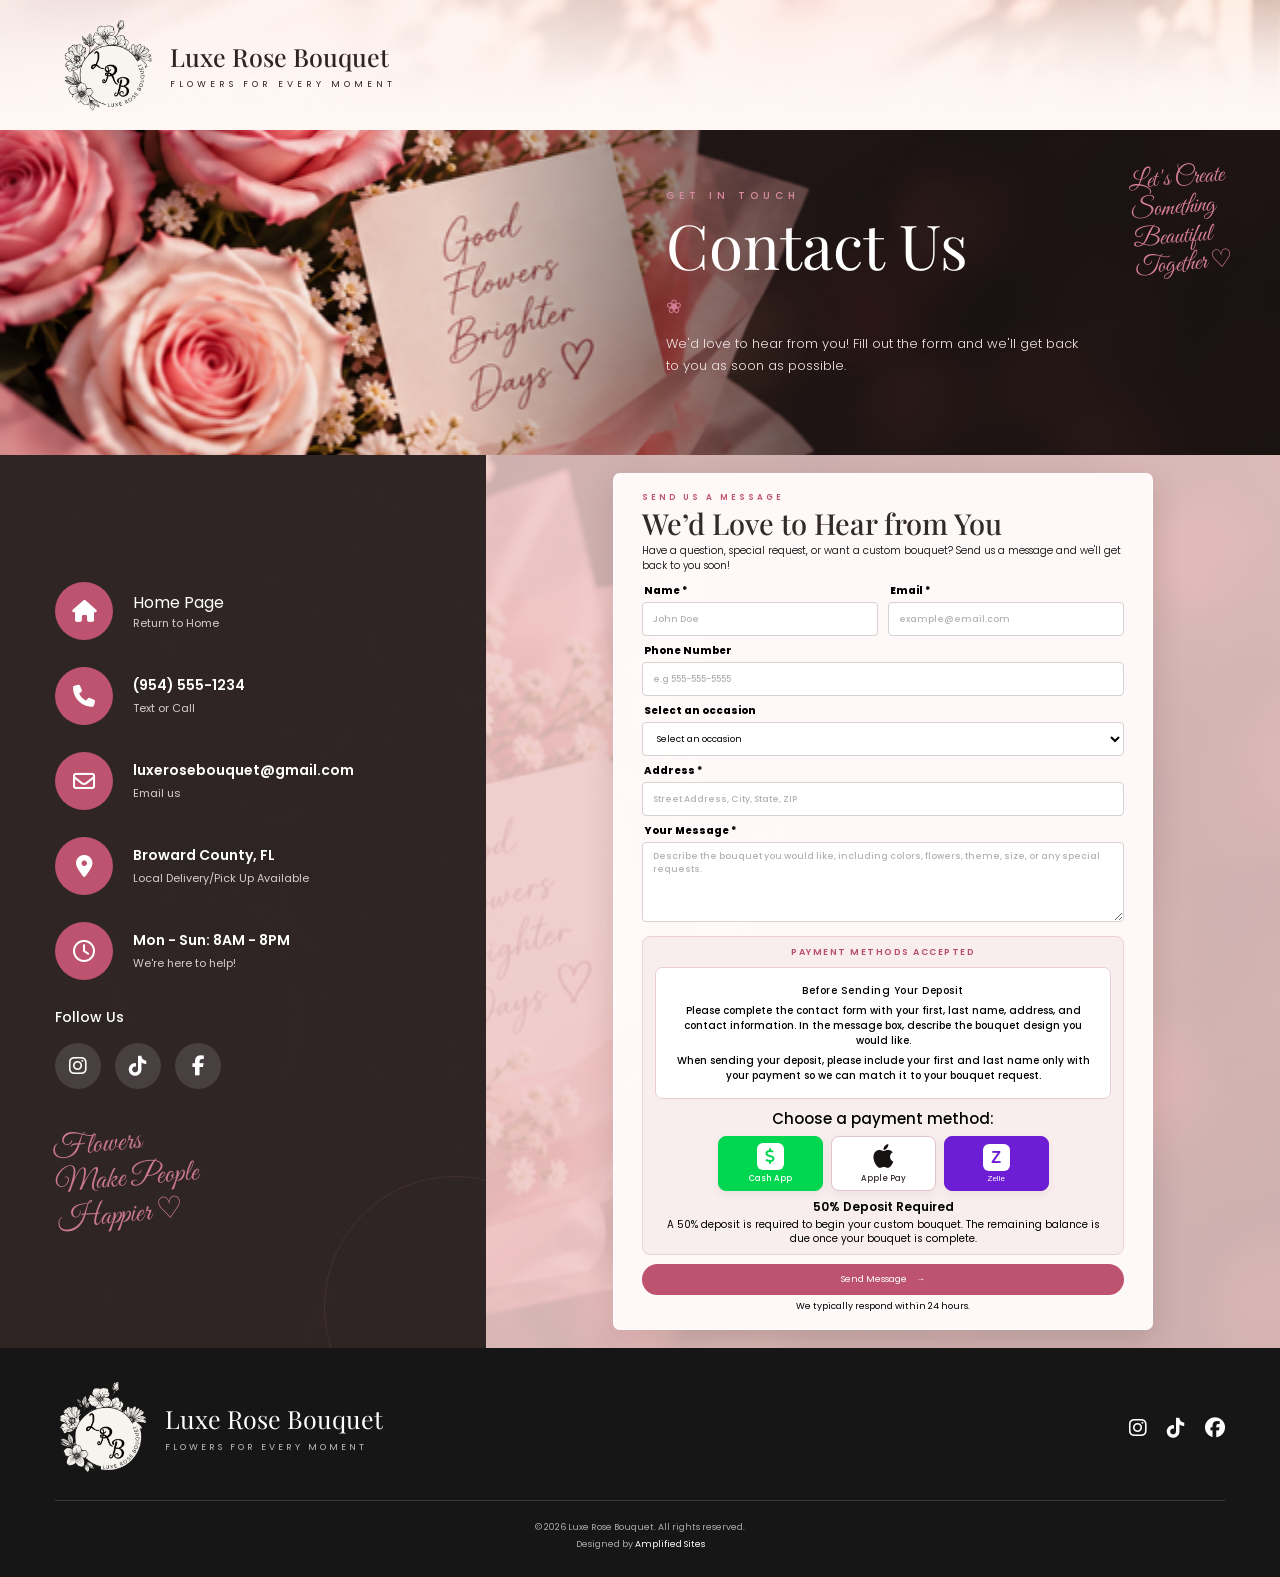
==== contact-form.html @ 90d37b1c "Update contact-form.html" ====
<!doctype html>
<html lang="en">
    <head>
        <meta charset="UTF-8" />
        <meta name="viewport" content="width=device-width, initial-scale=1.0" />
        <title>Contact Us | Luxe Rose Bouquet</title>
        <link rel="preconnect" href="https://fonts.googleapis.com" />
        <link rel="preconnect" href="https://fonts.gstatic.com" crossorigin />
        <link href="https://fonts.googleapis.com/css2?family=Great+Vibes&family=Playfair+Display:wght@400;500;600;700&family=Poppins:wght@300;400;500;600&display=swap" rel="stylesheet"/>
        <link rel="stylesheet" href="https://cdnjs.cloudflare.com/ajax/libs/font-awesome/6.5.2/css/all.min.css" />
        <link rel="stylesheet" href="style.css" />
        <link rel="stylesheet" href="contact-form.css" />
        <script src="index.js" defer></script>
    </head>
    <body id="contact-page-body" class="contact-page-body">
        <header class="header" id="main-header">
            <a href="index.html" class="logo" id="main-logo">
                <div class="logo-circle" id="logo-circle">
                    <span id="logo-initials">LR</span>
                </div>
                <div class="logo-text" id="logo-text">
                    <h2 id="logo-title">Luxe Rose Bouquet</h2>
                    <p id="logo-tagline">FLOWERS FOR EVERY MOMENT</p>
                </div>
            </a>
        </header>
        <section class="contact-page-hero" id="contact-page-hero">
            <div class="contact-page-hero-overlay" id="contact-page-hero-overlay"></div>
            <div class="contact-page-hero-content" id="contact-page-hero-content">
                <p class="contact-page-eyebrow" id="contact-page-eyebrow">GET IN TOUCH</p>
                <h1 id="contact-page-title">Contact Us</h1>
                <div class="contact-page-flower-divider" id="contact-page-flower-divider">❀</div>
                <p class="contact-page-description" id="contact-page-description">
                    We'd love to hear from you! Fill out the form and we'll get back to you as soon as possible.
                </p>
            </div>
            <p class="contact-page-script" id="contact-page-script">
                Let's Create<br />
                Something<br />
                Beautiful<br />
                Together ♡
            </p>
        </section>
        <main class="contact-page-main" id="contact-page-main">
            <section class="contact-page-info" id="contact-page-info">
                 <div class="contact-page-info-item" id="contact-page-phone">
                    <div class="contact-page-info-icon">
                        <i class="fa-solid fa-house"></i>
                    </div>
                    <div class="contact-page-info-text">
                        <a href="index.html" class="contact-page-home-link">Home Page</a>
                        <p class="contact-page-info-subtitle">Return to Home</p>
                    </div>
                </div>
                <div class="contact-page-info-item" id="contact-page-phone">
                    <div class="contact-page-info-icon">
                        <i class="fa-solid fa-phone"></i>
                    </div>
                    <div class="contact-page-info-text">
                        <p class="contact-page-info-title">(954) 555-1234</p>
                        <p class="contact-page-info-subtitle">Text or Call</p>
                    </div>
                </div>
                <div class="contact-page-info-item" id="contact-page-email">
                    <div class="contact-page-info-icon">
                        <i class="fa-regular fa-envelope"></i>
                    </div>
                    <div class="contact-page-info-text">
                        <p class="contact-page-info-title">luxerosebouquet@gmail.com</p>
                        <p class="contact-page-info-subtitle">Email us</p>
                    </div>
                </div>
                <div class="contact-page-info-item" id="contact-page-location">
                    <div class="contact-page-info-icon">
                        <i class="fa-solid fa-location-dot"></i>
                    </div>
                    <div class="contact-page-info-text">
                        <p class="contact-page-info-title">Broward County, FL</p>
                        <p class="contact-page-info-subtitle">Local Delivery/Pick Up Available</p>
                    </div>
                </div>
                <div class="contact-page-info-item" id="contact-page-hours">
                    <div class="contact-page-info-icon">
                        <i class="fa-regular fa-clock"></i>
                    </div>
                    <div class="contact-page-info-text">
                        <p class="contact-page-info-title">Mon - Sun: 8AM - 8PM</p>
                        <p class="contact-page-info-subtitle">We're here to help!</p>
                    </div>
                </div>
                <div class="contact-page-social-section" id="contact-page-social-section">
                    <p id="contact-page-follow-title">Follow Us</p>
                    <div class="contact-page-social-icons" id="contact-page-social-icons">
                        <a href="https://www.instagram.com/luxerosebouquet?stkn=enVxenVkZHQ4OHd0&utm_source=qr" id="contact-page-instagram" aria-label="Instagram">
                            <i class="fa-brands fa-instagram"></i>
                        </a>
                        <a href="https://www.tiktok.com/@luxerosebouquet" id="contact-page-tiktok" aria-label="TikTok">
                            <i class="fa-brands fa-tiktok"></i>
                        </a>
                        <a href="https://www.facebook.com/share/1DybtWcjdT/?mibextid=wwXlfr" id="contact-page-facebook" aria-label="Facebook">
                            <i class="fa-brands fa-facebook-f"></i>
                        </a>
                    </div>
                </div>
                <p class="contact-page-left-script" id="contact-page-left-script">
                    Flowers<br />
                    Make People<br />
                    Happier ♡
                </p>
            </section>
            <section class="contact-page-form-card" id="contact-page-form-card">
                <p class="contact-page-form-eyebrow" id="contact-page-form-eyebrow">SEND US A MESSAGE</p>
                <h2 id="contact-page-form-title">We’d Love to Hear from You</h2>
                <p class="contact-page-form-description" id="contact-page-form-description">
                    Have a question, special request, or want a custom bouquet? Send us a message and we'll get back to you soon!
                </p>
                <form class="contact-page-form" id="contact-page-form">
                    <div class="contact-page-form-row" id="contact-page-name-email-row">
                        <div class="contact-page-form-field">
                            <label for="contact-name">Name *</label>
                            <input type="text" 
                            id="contact-name" 
                            name="name" required 
                            placeholder="John Doe"/>
                        </div>
                        <div class="contact-page-form-field">
                            <label for="contact-email">Email *</label>
                            <input type="email" 
                            id="contact-email" 
                            name="email" required 
                            placeholder="example@email.com"/>
                        </div>
                    </div>
                    <div class="contact-page-form-field">
                        <label for="contact-phone"> Phone Number </label>
                        <input type="tel" 
                        id="contact-phone" 
                        name="phone" 
                        placeholder="e.g 555-555-5555"
                        maxlength="12"/>
                    </div>
                    <div class="contact-page-form-field">
                        <label for="contact-occasion"> Select an occasion </label>
                        <select id="contact-occasion" name="occasion">
                            <option value="">Select an occasion</option>
                            <option value="birthday">Birthday</option>
                            <option value="anniversary">Anniversary</option>
                            <option value="wedding">Wedding</option>
                            <option value="valentines">Valentine's Day</option>
                            <option value="mothers-day">Mother's Day</option>
                            <option value="graduation">Graduation</option>
                            <option value="just-because">Just Because</option>
                            <option value="custom">Custom Bouquet</option>
                            <option value="other">Other</option>
                        </select>
                    </div>
                    <div class="contact-page-form-field">
                        <label for="contact-address">Address *</label>
                        <input
                            type="text"
                            id="contact-address"
                            name="address"
                            placeholder="Street Address, City, State, ZIP"
                            autocomplete="street-address"
                            required/>
                    </div>
                    <div class="contact-page-form-field">
                        <label for="contact-message">Your Message *</label>
                        <textarea
                            id="contact-message"
                            name="message"
                            placeholder="Describe the bouquet you would like, including colors, flowers, theme, size, or any special requests."
                            required></textarea>
                    </div>
                    <div class="contact-payment-methods" id="contact-payment-methods">
                        <p class="contact-payment-title" id="contact-payment-title">
                            PAYMENT METHODS ACCEPTED
                        </p>
                        <div
                            class="contact-payment-instructions"
                            id="contact-payment-instructions">
                            <p class="contact-payment-instructions-title">
                                Before Sending Your Deposit
                            </p>
                            <p>
                                Please complete the contact form with your
                                first, last name, address, and contact information.
                                In the message box, describe the bouquet design you would like.
                            </p>
                            <p>
                                When sending your deposit, please include your first and last name only
                                with your payment so we can match it to your bouquet request.
                            </p>
                        </div>
                        <p class="contact-payment-choose">
                            Choose a payment method:
                        </p>
                        <div
                            class="contact-payment-options"
                            id="contact-payment-options">
                            <a
                                href="https://cashapp.app/$prettygirltt"
                                class="contact-payment-btn"
                                id="cashapp-payment-btn"
                                target="_blank"
                                rel="noopener noreferrer">
                                <i class="fa-solid fa-dollar-sign"></i>
                                <span>Cash App</span>
                            </a>
                            <a
                                href="PASTE-APPLE-PAY-LINK-HERE"
                                class="contact-payment-btn"
                                id="applepay-payment-btn"
                                target="_blank"
                                rel="noopener noreferrer">
                                <i class="fa-brands fa-apple"></i>
                                <span>Apple Pay</span>
                            </a>
                            <button
                                type="button"
                                class="contact-payment-btn"
                                id="zelle-payment-btn"
                                onclick="openZelleQR()">
                                <span class="zelle-icon">Z</span>
                                <span>Zelle</span>
                            </button>
                        </div>
                        <div class="zelle-qr-modal" id="zelle-qr-modal">
                            <div class="zelle-qr-modal-content">
                                <button
                                    type="button"
                                    class="zelle-qr-close"
                                    onclick="closeZelleQR()"
                                    aria-label="Close Zelle QR Code">
                                    &times;
                                </button>
                                <h2>Pay with Zelle</h2>
                                <p class="zelle-qr-description">
                                    Scan the QR code with your bank's app to send your 50% deposit.
                                </p>
                                <img
                                    src="zelle-qr.jpeg"
                                    alt="Luxe Rose Bouquet Zelle QR Code"
                                    class="zelle-qr-image"/>
                                <p class="zelle-qr-note">
                                    Please include your <strong>first and last name</strong>
                                    with your payment.
                                </p>
                            </div>
                        </div>
                        <p
                            class="contact-payment-deposit"
                            id="contact-payment-deposit">
                            50% Deposit Required
                        </p>
                        <p
                            class="contact-payment-note"
                            id="contact-payment-note">
                            A 50% deposit is required to begin your custom bouquet.
                            The remaining balance is due once your bouquet is complete.
                        </p>
                    </div>
                    <button
                        type="submit"
                        class="contact-page-submit-btn"
                        id="contact-page-submit-btn">
                        Send Message
                        <span>→</span>
                    </button>
                    <p
                        class="contact-page-response-time"
                        id="contact-page-response-time">
                        We typically respond within 24 hours.
                    </p>
                </form>
            </section>
        </main>
        <footer class="footer" id="footer">
            <div class="footer-top" id="footer-top">
                <a href="index.html" class="footer-logo" id="footer-logo">
                    <div class="footer-logo-circle" id="footer-logo-circle">
                        <img
                            src="Luxe Rose Bouquet Floral Monogram.png"
                            alt="Luxe Rose Bouquet Logo"
                            id="footer-logo-image"/>
                    </div>
                    <div id="footer-logo-text">
                        <h3 id="footer-title">Luxe Rose Bouquet</h3>
                        <p id="footer-tagline">FLOWERS FOR EVERY MOMENT</p>
                    </div>
                </a>
                <div class="socials" id="social-links">
                    <a href="https://www.instagram.com/luxerosebouquet?stkn=enVxenVkZHQ4OHd0&utm_source=qr" id="instagram-link" aria-label="Instagram">
                        <i class="fa-brands fa-instagram"></i>
                    </a>
                    <a href="https://www.tiktok.com/@luxerosebouquet" id="tiktok-link" aria-label="TikTok">
                        <i class="fa-brands fa-tiktok"></i>
                    </a>
                    <a href="https://www.facebook.com/share/1DybtWcjdT/?mibextid=wwXlfr" id="facebook-link" aria-label="Facebook">
                        <i class="fa-brands fa-facebook"></i>
                    </a>
                </div>
            </div>
            <div class="footer-line" id="footer-line"></div>
            <div class="footer-bottom" id="footer-bottom">
                <p id="copyright">© 2026 Luxe Rose Bouquet. All rights reserved.</p>
                <p id="designer-credit">
                    Designed by
                    <a href="https://amplifiedsites.com" id="amplified-sites-link"> Amplified Sites </a>
                </p>
            </div>
        </footer>
    </body>
</html>
---- style.css ----
/* =========================================================
  START OF INDEX PAGE
   1. RESET / GLOBAL
========================================================= */

* {
    margin: 0;
    padding: 0;
    box-sizing: border-box;
}

html {
    scroll-behavior: smooth;
}

body {
    font-family: "Poppins", sans-serif;
    background-color: #fffaf8;
    color: #171313;
    overflow-x: hidden;
    margin: 0;
}

img {
    display: block;
    width: 100%;
}

a {
    color: inherit;
    text-decoration: none;
}

/* =========================================================
   2. COLORS
========================================================= */

:root {
    --pink: #c86079;
    --dark-pink: #ad4d65;
    --soft-pink: #f7e5e3;
    --cream: #fffaf8;
    --dark: #161616;
    --gray: #777777;
    --light-border: #ead8d4;
}

/* =========================================================
   3. HEADER
========================================================= */

.header {
    width: 100%;
    min-height: 130px;

    display: flex;
    align-items: center;
    justify-content: space-between;

    padding: 15px 60px;
    margin-bottom: -20px;
    background:
        linear-gradient(
            to bottom,
            rgba(255, 247, 244, 0.15) 0%,
            rgba(255, 247, 244, 0.25) 55%,
            #fff7f4 100%
        ),
        url("Soft\ Blush\ Foliage\ Shadows.png");

    background-size: cover;
    background-position: center;
    background-repeat: no-repeat;

    position: relative;
    z-index: 100;
}

/* LOGO */

.logo {
    display: flex;
    align-items: center;
    gap: 15px;
}

.logo-circle {
    width: 95px;
    height: 95px;
    border-radius: 50%;
    background-image: url("Luxe\ Rose\ Bouquet\ Floral\ Monogram.png");
    background-size: cover;
    background-position: center;
    background-repeat: no-repeat;

    overflow: hidden;
}

/* Hide the LR text because the logo image replaces it */
.logo-circle span {
    display: none;
}


.logo-text h2 {
    font-family: "Playfair Display", serif;

    font-size: 25px;
    font-weight: 500;
}

.logo-text p {
    margin-top: 5px;

    font-size: 9px;
    letter-spacing: 4px;
}

/* =========================================================
   4. HERO
========================================================= */

.hero {
    width: 100%;
    min-height: 540px;
    position: relative;
    display: flex;
    align-items: center;
    overflow: hidden;
    background-image: url("image6.png");
    background-size: cover;
    background-position: center;
    background-repeat: no-repeat;
    padding-top: 20px;
}
.hero::before {
    content: "";
    position: absolute;
    top: 0;
    left: 0;
    width: 100%;
    height: 80px;

    background: linear-gradient(
        to bottom,
        #fff7f4 0%,
        rgba(255, 247, 244, 0.75) 40%,
        transparent 100%
    );

    z-index: 2;
    pointer-events: none;
}
/* HERO OVERLAY */

.hero-overlay {
    position: absolute;
    inset: 0;

    background: linear-gradient(
        90deg,
        #fff7f4 0%,
        #fff7f4 32%,
        rgba(255, 247, 244, 0.95) 40%,
        rgba(255, 247, 244, 0.65) 48%,
        rgba(255, 247, 244, 0.20) 58%,
        transparent 70%
    );

    z-index: 1;
}

/* HERO TEXT */

.hero-content {
    width: 48%;

    position: relative;
    z-index: 3;

    padding-left: 65px;
}

.eyebrow {
    margin-bottom: 15px;

    color: var(--pink);

    font-size: 11px;
    font-weight: 500;

    letter-spacing: 4px;
}

.hero-content h1 {
    font-family: "Playfair Display", serif;

    font-size: clamp(52px, 6vw, 82px);
    font-weight: 500;

    line-height: 0.95;

    color: #171313;
}

.script-text {
    margin-top: 5px;
    margin-bottom: 18px;

    font-family: "Great Vibes", cursive;

    font-size: clamp(44px, 5vw, 68px);

    color: var(--pink);
}

.hero-description {
    margin-bottom: 27px;

    font-size: 14px;

    line-height: 1.8;
}
.header,
.hero {
    border: none;
    box-shadow: none;
}
/* =========================================================
   5. BUTTON
========================================================= */

.btn {
    display: inline-flex;
    align-items: center;
    justify-content: center;

    gap: 10px;

    padding: 13px 27px;

    background-color: var(--pink);

    border-radius: 30px;

    color: white;

    font-size: 13px;
    font-weight: 500;

    transition:
        background-color 0.25s ease,
        transform 0.25s ease;
}

.btn:hover {
    background-color: var(--dark-pink);

    transform: translateY(-2px);
}

/* =========================================================
   6. HERO BOUQUET IMAGE

   Your HTML already uses:

   images/hero-bouquet.png

   Ideally use a TRANSPARENT PNG here.
========================================================= */

.hero-image {
    width: 55%;
    height: 100%;

    position: absolute;

    top: 0;
    right: 0;

    z-index: 2;

    display: flex;
    align-items: center;
    justify-content: center;
}

.hero-image img {
    width: 100%;
    height: 100%;

    object-fit: contain;
    object-position: center;
}

/* =========================================================
   7. CUSTOM BOUQUETS SECTION
========================================================= */

.bouquets {
    width: 100%;

    padding: 35px 25px 45px;

    background-color: #fffaf8;
}

/* TITLE */

.section-title {
    margin-bottom: 28px;

    text-align: center;
}

.section-title h2 {
    font-family: "Playfair Display", serif;

    font-size: 38px;
    font-weight: 500;
}

/* TITLE DECORATION */

.title-decoration {
    margin-top: 8px;

    display: flex;
    align-items: center;
    justify-content: center;

    gap: 12px;

    color: var(--pink);
}

.title-decoration span {
    width: 65px;
    height: 1px;

    background-color: #444;
}

.title-decoration i {
    font-size: 18px;
}

/* =========================================================
   8. BOUQUET GRID
========================================================= */

.bouquet-grid {
    width: 100%;
    max-width: 1400px;

    margin: 0 auto;

    display: grid;

    grid-template-columns: repeat(5, 1fr);

    gap: 18px;
}

.bouquet-card {
    height: 320px;

    position: relative;

    overflow: hidden;

    background-color: #eeeeee;

    box-shadow: 0 4px 12px rgba(0, 0, 0, 0.08);
}

.bouquet-card img {
    width: 100%;
    height: 100%;

    object-fit: cover;

    transition: transform 0.4s ease;
}

.bouquet-card:hover img {
    transform: scale(1.06);
}

/* =========================================================
   10. BOTTOM CTA
========================================================= */

.bottom-cta {
    width: 100%;
    min-height: 340px;

    position: relative;

    display: flex;
    align-items: center;
    justify-content: flex-end;

    padding: 50px 13%;

    overflow: hidden;

    /*
    =====================================================
    🖼️ BACKGROUND IMAGE #2 NEEDED HERE

    This should be the large pink rose photograph from
    the bottom section of your design.

    Example:
    background-image: url("images/rose-background.jpg");
    =====================================================
    */

    background-image: url("image4.png");

    background-size: cover;
    background-position: center;
    background-repeat: no-repeat;
}

/* CTA DARK OVERLAY */

.cta-overlay {
    position: absolute;
    inset: 0;

    background: linear-gradient(90deg, rgba(20, 10, 10, 0.08), rgba(20, 10, 10, 0.35));

    z-index: 1;
}

/* CTA TEXT */

.cta-content {
    position: relative;

    z-index: 2;

    text-align: center;

    color: white;
}

.cta-script {
    font-family: "Great Vibes", cursive;

    font-size: clamp(42px, 5vw, 65px);

    line-height: 1.1;

    transform: rotate(-4deg);

    text-shadow: 0 2px 8px rgba(0, 0, 0, 0.25);
}

/* =========================================================
   11. FOOTER
========================================================= */

.footer {
    width: 100%;

    padding: 32px 55px 25px;

    background-color: var(--dark);

    color: white;
}

/* FOOTER TOP */

.footer-top {
    width: 100%;
    max-width: 1300px;

    margin: 0 auto;

    display: flex;
    align-items: center;
    justify-content: space-between;
}

/* FOOTER LOGO */

.footer-logo {
    display: flex;
    align-items: center;

    gap: 15px;
}

.footer-logo-circle {
    width: 95px;
    height: 95px;

    display: flex;
    align-items: center;
    justify-content: center;

    /* NO CIRCLE */
    border: none;
    border-radius: 0;
    overflow: visible;
}

.footer-logo-circle img {
    width: 100%;
    height: 100%;
    object-fit: contain;
    display: block;
}

.footer-logo h3 {
    font-family: "Playfair Display", serif;

    font-size: 25px;
    font-weight: 400;
}

.footer-logo p {
    margin-top: 6px;

    font-size: 9px;

    letter-spacing: 3px;

    color: #bbbbbb;
}

/* =========================================================
   12. SOCIAL ICONS
========================================================= */

.socials {
    display: flex;
    align-items: center;

    gap: 20px;
}

.socials a {
    display: flex;
    align-items: center;
    justify-content: center;

    font-size: 20px;

    color: white;

    transition:
        color 0.2s ease,
        transform 0.2s ease;
}

.socials a:hover {
    color: var(--pink);

    transform: translateY(-2px);
}

/* =========================================================
   13. FOOTER LINE
========================================================= */

.footer-line {
    width: 100%;
    max-width: 1300px;

    height: 1px;

    margin: 25px auto 18px;

    background-color: #3b3b3b;
}

/* =========================================================
   14. FOOTER BOTTOM
========================================================= */

.footer-bottom {
    text-align: center;

    color: #aaaaaa;

    font-size: 9px;

    line-height: 1.8;
}

.footer-bottom a {
    color: white;

    transition: color 0.2s ease;
}

.footer-bottom a:hover {
    color: var(--pink);
}

/* =========================================================
   15. TABLET
========================================================= */

@media (max-width: 900px) {
    .header {
        padding: 15px 30px;
    }

    /* HERO */

    .hero {
        min-height: 570px;
    }

    .hero-content {
        width: 55%;

        padding-left: 35px;
    }

    .hero-image {
        width: 55%;
    }

    /* BOUQUETS */

    .bouquet-grid {
        grid-template-columns: repeat(3, 1fr);
    }

    .bouquet-card {
        height: 300px;
    }
}

/* =========================================================
   16. MOBILE
========================================================= */

@media (max-width: 650px) {
    /* HEADER */

    .header {
        min-height: 78px;

        padding: 12px 18px;
    }

    .logo {
        gap: 10px;
    }

    .logo-circle {
        width: 48px;
        height: 48px;

        font-size: 14px;
    }

    .logo-text h2 {
        font-size: 16px;
    }

    .logo-text p {
        font-size: 5px;

        letter-spacing: 2px;
    }

    /* HERO */

    .hero {
        min-height: 680px;

        align-items: flex-start;

        background-position: center;
    }

    .hero-overlay {
        background: linear-gradient(
            180deg,
            rgba(255, 247, 244, 0.98) 0%,
            rgba(255, 247, 244, 0.9) 40%,
            rgba(255, 247, 244, 0.25) 100%
        );
    }

    .hero-content {
        width: 100%;

        padding: 45px 25px;

        text-align: center;
    }

    .hero-content h1 {
        font-size: 50px;
    }

    .script-text {
        font-size: 45px;
    }

    .hero-description {
        font-size: 12px;
    }

    .hero-image {
        width: 100%;
        height: 350px;

        top: auto;
        bottom: 0;

        opacity: 0.85;
    }

    /* BOUQUETS */

    .bouquets {
        padding: 30px 15px;
    }

    .section-title h2 {
        font-size: 30px;
    }

    .bouquet-grid {
        grid-template-columns: repeat(2, 1fr);

        gap: 10px;
    }

    .bouquet-card {
        height: 230px;
    }

    .bouquet-card:last-child {
        grid-column: 1 / -1;

        width: 50%;

        justify-self: center;
    }

    /* CTA */

    .bottom-cta {
        min-height: 300px;

        justify-content: center;

        padding: 30px 20px;

        background-position: center;
    }

    .cta-script {
        font-size: 44px;
    }

    /* FOOTER */

    .footer {
        padding: 30px 20px;
    }

    .footer-top {
        flex-direction: column;

        gap: 25px;

        text-align: center;
    }

    .footer-logo {
        justify-content: center;
    }
}

/* =========================================================
   17. VERY SMALL MOBILE
========================================================= */

@media (max-width: 400px) {
    .logo-text h2 {
        font-size: 14px;
    }

    .hero-content h1 {
        font-size: 43px;
    }

    .script-text {
        font-size: 40px;
    }

    .bouquet-card {
        height: 200px;
    }

    .cta-script {
        font-size: 38px;
    }
}
/* =========================================================
    END OF INDEX PAGE
========================================================= */


/* =========================================================
   CONTACT FORM PAGE
========================================================= */
.contact-page-body {
    margin: 0;
    padding: 0;
    background: #f7e8e8;
    color: #302525;
    font-family: "Poppins", sans-serif;
}


/* =====================================================
   CONTACT HERO
===================================================== */

.contact-page-hero {
    position: relative;
    min-height: 345px;

    display: flex;
    align-items: center;

    background-image: url("image5.png");
    background-size: cover;
    background-position: center;
    background-repeat: no-repeat;

    overflow: hidden;
}


.contact-page-hero-overlay {
    position: absolute;
    inset: 0;
    z-index: 1;

    background: linear-gradient(
        90deg,
        rgba(25, 17, 17, 0.03) 0%,
        rgba(25, 17, 17, 0.05) 35%,
        rgba(25, 17, 17, 0.45) 52%,
        rgba(25, 17, 17, 0.88) 75%,
        rgba(25, 17, 17, 0.94) 100%
    );
}


.contact-page-hero-content {
    position: relative;
    z-index: 2;

    width: 42%;
    margin-left: 52%;
    padding: 40px 0;

    color: #ffffff;
}


.contact-page-eyebrow {
    margin: 0 0 7px;

    color: #d98ca0;

    font-size: 10px;
    font-weight: 500;
    letter-spacing: 5px;
}


#contact-page-title {
    margin: 0;

    color: #ffffff;

    font-family: "Playfair Display", serif;
    font-size: clamp(42px, 5vw, 62px);
    font-weight: 400;
    line-height: 1.1;
}


.contact-page-flower-divider {
    margin: 12px 0;

    color: #d37b92;

    font-size: 19px;
}


.contact-page-description {
    max-width: 420px;
    margin: 0;

    color: #eee4e4;

    font-size: 13px;
    font-weight: 300;
    line-height: 1.7;
}


.contact-page-script {
    position: absolute;
    z-index: 2;

    top: 55px;
    right: 4%;

    margin: 0;

    color: #d67f96;

    font-family: "Great Vibes", cursive;
    font-size: 25px;
    font-weight: 400;
    line-height: 1.15;

    transform: rotate(-5deg);
}


/* =====================================================
   MAIN CONTACT AREA
===================================================== */

.contact-page-main {
    display: grid;
    grid-template-columns: 38% 62%;

    min-height: 560px;

    background:
        linear-gradient(
            rgba(239, 205, 205, 0.84),
            rgba(239, 205, 205, 0.84)
        ),
        url("image5.png");

    background-size: cover;
    background-position: center;
    background-repeat: no-repeat;
}


/* =====================================================
   LEFT CONTACT INFORMATION
===================================================== */

.contact-page-info {
    position: relative;

    padding: 48px 55px;

    background: rgba(42, 32, 32, 0.97);
    color: #ffffff;

    overflow: hidden;

    display: flex;
    flex-direction: column;
    justify-content: center;
}


.contact-page-info::after {
    content: "";

    position: absolute;

    width: 260px;
    height: 260px;

    right: -100px;
    bottom: -90px;

    border: 1px solid rgba(194, 111, 132, 0.15);
    border-radius: 50%;

    pointer-events: none;
}


/* CONTACT INFORMATION ROW */

.contact-page-info-item {
    display: flex;
    align-items: center;

    gap: 20px;

    margin-bottom: 27px;
}


/* BIGGER ICONS */

.contact-page-info-icon {
    width: 58px;
    height: 58px;

    flex-shrink: 0;

    display: flex;
    justify-content: center;
    align-items: center;

    background: #bd536e;
    color: #ffffff;

    border-radius: 50%;

    font-size: 22px;
}


/* MAIN TEXT
   Phone, Email, Broward County, Hours */

.contact-page-info-title {
    margin: 0 0 4px;

    color: #ffffff;

    font-size: 14px;
    font-weight: 600;
}


/* SMALL TEXT
   Text or Call, Email us, etc. */

.contact-page-info-subtitle {
    margin: 0;

    color: #d8cccc;

    font-size: 11px;
    font-weight: 400;
}


/* FOLLOW US */

#contact-page-follow-title {
    margin: 0 0 15px;

    color: #ffffff;

    font-size: 14px;
    font-weight: 500;
}


/* SOCIAL MEDIA ICONS */

.contact-page-social-icons {
    display: flex;
    gap: 14px;
}

.contact-page-social-icons a {
    width: 46px;
    height: 46px;

    display: flex;
    justify-content: center;
    align-items: center;

    background: rgba(255, 255, 255, 0.12);
    color: #ffffff;

    border-radius: 50%;

    font-size: 20px;

    text-decoration: none;

    transition:
        background 0.25s ease,
        transform 0.25s ease;
}


/* FLOWERS MAKE PEOPLE HAPPIER */

.contact-page-left-script {
    margin: 25px 0 0;

    color: #c9788e;

    font-family: "Great Vibes", cursive;

    font-size: 30px;
    line-height: 1.2;

    transform: rotate(-5deg);
}

.contact-page-home-link {
    display: inline-block;

    color: #ffffff;
    text-decoration: none;

    transition:
        color 0.25s ease,
        transform 0.25s ease,
        letter-spacing 0.25s ease;
}

.contact-page-home-link:hover {
    color: #d67f96;
    letter-spacing: 0.5px;
}

/* =====================================================
   CONTACT FORM CARD

   THIS CONTROLS THE MAIN WHITE CONTAINER
===================================================== */

.contact-page-form-card {
    box-sizing: border-box;

    width: min(540px, 86%);

    align-self: center;

    margin: 18px auto;

    /* Smaller top/bottom padding = shorter card */
    padding: 18px 28px 16px;

    background: rgba(255, 250, 250, 0.97);

    border: 1px solid rgba(255, 255, 255, 0.8);
    border-radius: 7px;

    box-shadow: 0 10px 30px rgba(67, 34, 34, 0.16);
}


/* =====================================================
   FORM HEADER
===================================================== */

.contact-page-form-eyebrow {
    margin: 0 0 3px;

    color: #bd536e;

    font-size: 8px;
    font-weight: 600;
    letter-spacing: 3px;
}


#contact-page-form-title {
    margin: 0 0 4px;

    color: #342929;

    font-family: "Playfair Display", serif;
    font-size: 29px;
    font-weight: 500;
    line-height: 1.15;
}


.contact-page-form-description {
    max-width: 500px;

    margin: 0 0 10px;

    color: #000000;

    font-size: 10px;
    font-weight: 300;
    line-height: 1.45;
}


/* =====================================================
   FORM
===================================================== */

.contact-page-form {
    width: 100%;
}


.contact-page-form-row {
    display: grid;
    grid-template-columns: 1fr 1fr;

    gap: 10px;
}


.contact-page-form-field {
    margin-bottom: 7px;
}


.contact-page-form-field label {
    display: block;

    margin: 0 0 3px 2px;

    color: #000;

    font-size: 10px;
    font-weight: 800;
}


/* INPUTS */

.contact-page-form-field input,
.contact-page-form-field select,
.contact-page-form-field textarea {
    box-sizing: border-box;

    width: 100%;

    padding: 7px 10px;

    background: #ffffff;
    color: #3b3232;

    border: 1px solid #d8d1d1;
    border-radius: 4px;

    outline: none;

    font-family: "Poppins", sans-serif;
    font-size: 9px;

    transition:
        border-color 0.2s ease,
        box-shadow 0.2s ease;
}

.contact-page-form-field input::placeholder,
.contact-page-form-field textarea::placeholder {
    color: #b1b1b1;
    opacity: 1;
    font-weight: 500;
    font-size: 9px;
}

.contact-page-form-field input,
.contact-page-form-field select {
    height: 34px;
}


.contact-page-form-field textarea {
    height: 80px;
    min-height: 80px;
    max-height: 130px;

    resize: vertical;
}


.contact-page-form-field input:focus,
.contact-page-form-field select:focus,
.contact-page-form-field textarea:focus {
    border-color: #bd536e;

    box-shadow: 0 0 0 3px rgba(189, 83, 110, 0.08);
}


.contact-page-form-field select {
    cursor: pointer;
    color: #000;
}


/* =====================================================
   PAYMENT METHODS
===================================================== */

.contact-payment-methods {
    margin: 7px 0 9px;
    padding: 9px 12px;

    text-align: center;

    background: #f9eeee;

    border: 1px solid #ead2d8;
    border-radius: 8px;
}


.contact-payment-title {
    margin: 0 0 7px;

    color: #b74f69;

    font-size: 9px;
    font-weight: 600;
    letter-spacing: 1.5px;
}


.contact-payment-options {
    display: flex;
    justify-content: center;
    align-items: stretch;

    flex-wrap: nowrap;

    gap: 8px;
}


/* =====================================================
   PAYMENT BUTTONS
===================================================== */

.contact-payment-btn {
    box-sizing: border-box;

    width: 105px;
    height: 55px;

    display: flex;
    flex-direction: column;
    justify-content: center;
    align-items: center;

    gap: 3px;

    background: #ffffff;
    color: #342829;

    border: 1px solid #e2c4cb;
    border-radius: 8px;

    text-decoration: none;

    cursor: pointer;

    box-shadow: 0 3px 8px rgba(71, 37, 45, 0.07);

    transition:
        transform 0.2s ease,
        border-color 0.2s ease,
        background 0.2s ease,
        box-shadow 0.2s ease;
}


.contact-payment-btn > span:not(.zelle-icon) {
    color: #342829;

    font-size: 8px;
    font-weight: 500;
}


/* CASH APP */

#cashapp-payment-btn i {
    width: 27px;
    height: 27px;

    display: flex;
    justify-content: center;
    align-items: center;

    background: #bd536e;
    color: #ffffff;

    border-radius: 6px;

    font-size: 16px;
}

#cashapp-payment-btn {
    background: #00d64f;
    border-color: #00d64f;
    color: #ffffff;
}

#cashapp-payment-btn i {
    background: #ffffff;
    color: #00d64f;
}

#cashapp-payment-btn > span {
    color: #ffffff;
}

#cashapp-payment-btn:hover {
    background: #00bd46;
    border-color: #00bd46;
}

/* APPLE PAY */

#applepay-payment-btn i {
    color: #181313;

    font-size: 27px;
}


/* ZELLE */

.zelle-icon {
    width: 27px;
    height: 27px;

    display: flex;
    justify-content: center;
    align-items: center;

    background: #bd536e;
    color: #ffffff;

    border-radius: 6px;

    font-size: 16px;
    font-weight: 600;
}

#zelle-payment-btn {
    background: #6d1ed4;
    border-color: #6d1ed4;
    color: #ffffff;
}

#zelle-payment-btn .zelle-icon {
    background: #ffffff;
    color: #6d1ed4;
}

#zelle-payment-btn > span:not(.zelle-icon) {
    color: #ffffff;
}

#zelle-payment-btn:hover {
    background: #5b18b5;
    border-color: #5b18b5;
}

/* PAYMENT HOVER */

.contact-payment-btn:hover {
    background: #fffafa;

    border-color: #bd536e;

    transform: translateY(-2px);

    box-shadow: 0 6px 12px rgba(189, 83, 110, 0.16);
}


.contact-payment-btn i,
.zelle-icon {
    transition: transform 0.2s ease;
}


.contact-payment-btn:hover i,
.contact-payment-btn:hover .zelle-icon {
    transform: scale(1.06);
}

.contact-payment-choose {
    margin: 8px 0 6px;
    color: #000000;
    font-size: 15px;
    font-weight: 500;
}

/* Zelle QR Modal */
.zelle-qr-modal {
    display: none;
    position: fixed;
    inset: 0;
    width: 100%;
    height: 100%;
    background: rgba(0, 0, 0, 0.65);
    z-index: 9999;
    align-items: center;
    justify-content: center;
    padding: 20px;
}

.zelle-qr-modal.active {
    display: flex;
}

.zelle-qr-modal-content {
    position: relative;
    width: 100%;
    max-width: 420px;
    background: #ffffff;
    border-radius: 20px;
    padding: 35px 30px;
    text-align: center;
}

.zelle-qr-modal-content h2 {
    margin: 0 0 10px;
    font-size: 28px;
}

.zelle-qr-description {
    margin-bottom: 20px;
    line-height: 1.6;
}

.zelle-qr-image {
    display: block;
    width: 100%;
    max-width: 300px;
    height: auto;
    margin: 0 auto 20px;
}

.zelle-qr-note {
    margin: 0;
    line-height: 1.6;
}

.zelle-qr-close {
    position: absolute;
    top: 12px;
    right: 18px;
    border: none;
    background: transparent;
    font-size: 32px;
    line-height: 1;
    cursor: pointer;
}

/* =====================================================
   50% DEPOSIT
===================================================== */

.contact-payment-deposit {
    margin: 7px 0 2px;

    color: #000;

    font-size: 12px;
    font-weight: 600;
}


.contact-payment-note {
    max-width: 440px;

    margin: 0 auto;

    color: #000;

    font-size: 10px;
    font-weight: 400;
    line-height: 1.35;
}


/* =====================================================
   PAYMENT INSTRUCTIONS
===================================================== */

.contact-payment-instructions {
    max-width: 440px;

    margin: 6px auto 0;
    padding: 6px 9px;

    background: #ffffff;

    border: 1px solid #e8cdd3;
    border-radius: 6px;

    text-align: left;
}

.contact-payment-instructions {
    max-width: 460px;

    margin: 8px auto 0;
    padding: 10px 14px;

    background: #ffffff;

    border: 1px solid #e8cdd3;
    border-radius: 7px;

    text-align: center;
}


.contact-payment-instructions-title {
    margin: 0 0 6px;

    color: #6f263a;

    font-size: 14px;
    font-weight: 700;

    text-align: center;
    letter-spacing: 0.5px;
}


.contact-payment-instructions p {
    margin: 5px 0;

    color: #000;

    font-size: 10px;
    font-weight: 500;
    line-height: 1.5;

    text-align: center;
}


.contact-payment-instructions strong {
    color: #171011;

    font-weight: 700;
}


.contact-payment-instructions strong {
    color: #2f2325;
    font-weight: 600;
}


/* =====================================================
   SEND MESSAGE BUTTON
===================================================== */

.contact-page-submit-btn {
    width: 100%;

    padding: 9px 18px;

    background: #bd536e;
    color: #ffffff;

    border: none;
    border-radius: 30px;

    font-family: "Poppins", sans-serif;
    font-size: 9px;
    font-weight: 400;

    cursor: pointer;

    transition:
        background 0.25s ease,
        transform 0.25s ease,
        box-shadow 0.25s ease;
}


.contact-page-submit-btn span {
    margin-left: 7px;
}


.contact-page-submit-btn:hover {
    background: #a7445e;

    transform: translateY(-2px);

    box-shadow: 0 6px 15px rgba(189, 83, 110, 0.22);
}


.contact-page-submit-btn:active {
    transform: translateY(0);
}

.contact-page-response-time {
    margin: 5px 0 0;
    text-align: center;
    color: #000;
    font-size: 9px;
}


/* =====================================================
   TABLET
===================================================== */

@media (max-width: 1000px) {

    .contact-page-hero-content {
        width: 48%;
        margin-left: 47%;
    }


    .contact-page-script {
        display: none;
    }


    .contact-page-main {
        grid-template-columns: 40% 60%;
    }


    .contact-page-info {
        padding: 45px 30px;
    }


    /*
       IMPORTANT:
       Do not increase the form padding here.
       This keeps the form compact.
    */

    .contact-page-form-card {
        width: 88%;
        max-width: 540px;

        padding: 18px 24px 16px;
    }
}


/* =====================================================
   SMALL TABLET
===================================================== */

@media (max-width: 800px) {

    .contact-page-hero {
        min-height: 380px;
        background-position: 35% center;
    }


    .contact-page-hero-overlay {
        background: linear-gradient(
            90deg,
            rgba(30, 20, 20, 0.15),
            rgba(30, 20, 20, 0.82)
        );
    }


    .contact-page-hero-content {
        width: 50%;

        margin-left: 45%;
        padding-right: 25px;
    }


    #contact-page-title {
        font-size: 45px;
    }


    .contact-page-main {
        display: block;
    }


    .contact-page-info {
        display: grid;
        grid-template-columns: 1fr 1fr;

        column-gap: 30px;

        padding: 40px 8%;
    }


    .contact-page-social-section,
    .contact-page-left-script {
        grid-column: 1 / -1;
    }


    .contact-page-form-card {
        box-sizing: border-box;

        width: calc(100% - 50px);
        max-width: 540px;

        margin: 25px auto;
        padding: 18px 24px 16px;
    }
}


/* =====================================================
   MOBILE
===================================================== */

@media (max-width: 600px) {

    .contact-page-hero {
        min-height: 430px;

        align-items: flex-end;

        background-position: 30% center;
    }


    .contact-page-hero-overlay {
        background: linear-gradient(
            180deg,
            rgba(27, 18, 18, 0.1) 0%,
            rgba(27, 18, 18, 0.35) 45%,
            rgba(27, 18, 18, 0.9) 100%
        );
    }


    .contact-page-hero-content {
        box-sizing: border-box;

        width: 100%;

        margin: 0;
        padding: 35px 22px;

        text-align: center;
    }


    .contact-page-eyebrow {
        font-size: 8px;
        letter-spacing: 4px;
    }


    #contact-page-title {
        font-size: 43px;
    }


    .contact-page-description {
        max-width: 320px;

        margin: 0 auto;

        font-size: 10px;
    }


    .contact-page-script {
        display: none;
    }


    /* LEFT INFO */

    .contact-page-info {
        display: block;

        padding: 38px 25px;
    }


    .contact-page-info-item {
        margin-bottom: 18px;
    }


    .contact-page-info-icon {
        width: 42px;
        height: 42px;

        font-size: 15px;
    }


    /* FORM */

    .contact-page-form-card {
        box-sizing: border-box;

        width: calc(100% - 30px);
        max-width: 540px;

        margin: 22px auto;
        padding: 17px 18px 15px;
    }


    #contact-page-form-title {
        font-size: 27px;
    }


    .contact-page-form-description {
        margin-bottom: 9px;

        font-size: 9px;
    }


    .contact-page-form-row {
        grid-template-columns: 1fr;

        gap: 0;
    }


    /*
       KEEP THESE SHORT.
       Your old CSS increased them on mobile.
    */

    .contact-page-form-field input,
    .contact-page-form-field select {
        height: 34px;
    }


    .contact-page-form-field textarea {
        height: 58px;
        min-height: 58px;
    }


    /* PAYMENT */

    .contact-payment-methods {
        margin: 7px 0;
        padding: 9px 7px;
    }


    .contact-payment-options {
        gap: 5px;
    }


    .contact-payment-btn {
        flex: 1;

        width: auto;
        min-width: 0;
        height: 52px;
    }


    #cashapp-payment-btn i,
    .zelle-icon {
        width: 25px;
        height: 25px;

        font-size: 15px;
    }


    #applepay-payment-btn i {
        font-size: 25px;
    }


    .contact-payment-btn > span:not(.zelle-icon) {
        font-size: 7px;
    }


    .contact-payment-title {
        margin-bottom: 6px;

        font-size: 8px;
        letter-spacing: 1px;
    }


    .contact-payment-deposit {
        margin-top: 6px;

        font-size: 9px;
    }


    .contact-payment-note {
        font-size: 7px;
    }


    .contact-payment-instructions {
        margin-top: 5px;
        padding: 5px 7px;
    }


    .contact-payment-instructions p {
        font-size: 7px;
        line-height: 1.25;
    }


    /* BUTTON */

    .contact-page-submit-btn {
        padding: 9px 18px;
    }
}


/* =====================================================
   VERY SMALL PHONES
===================================================== */

@media (max-width: 380px) {

    .contact-page-form-card {
        width: calc(100% - 20px);

        margin: 18px auto;
        padding: 15px 13px 13px;
    }


    #contact-page-form-title {
        font-size: 25px;
    }


    .contact-page-info {
        padding: 35px 20px;
    }


    .contact-page-info-title {
        font-size: 10px;
    }


    .contact-payment-options {
        gap: 4px;
    }


    .contact-payment-btn {
        height: 50px;
    }
}
/* =========================================================
   END OF CONTACT FORM PAGE
========================================================= */


/* =========================================================
   LUXE ROSE BOUQUET
   THANK YOU PAGE
========================================================= */


/* =====================================================
   PAGE
===================================================== */

.thank-you-page-body {
    margin: 0;
    padding: 0;

    background: #f8eeee;
    color: #2d2424;

    font-family: "Poppins", sans-serif;
}


/* Keep sizing predictable */
.thank-you-page-body *,
.thank-you-page-body *::before,
.thank-you-page-body *::after {
    box-sizing: border-box;
}


/* =====================================================
   HEADER ORDER BUTTON
===================================================== */

.thank-you-header-order-btn {
    display: inline-flex;
    align-items: center;
    justify-content: center;

    gap: 10px;

    padding: 12px 25px;

    border-radius: 30px;

    background: #bd536e;
    color: #ffffff;

    font-size: 11px;
    font-weight: 400;

    text-decoration: none;

    transition:
        background 0.25s ease,
        transform 0.25s ease,
        box-shadow 0.25s ease;
}


.thank-you-header-order-btn:hover {
    background: #a8445e;

    transform: translateY(-2px);

    box-shadow: 0 5px 14px rgba(189, 83, 110, 0.25);
}


/* =====================================================
   MAIN SECTION
===================================================== */

.thank-you-page-main {
    position: relative;

    min-height: 620px;

    display: flex;
    justify-content: flex-end;
    align-items: center;

    padding: 45px 7%;

    background-image: url("image5.png");
    background-size: cover;
    background-position: center;
    background-repeat: no-repeat;

    overflow: hidden;
}


/* =====================================================
   OVERLAY
===================================================== */

.thank-you-page-overlay {
    position: absolute;
    inset: 0;

    z-index: 1;

    background: linear-gradient(
        90deg,
        rgba(255, 245, 243, 0.02) 0%,
        rgba(255, 245, 243, 0.04) 35%,
        rgba(255, 249, 247, 0.20) 50%,
        rgba(255, 249, 247, 0.35) 100%
    );

    pointer-events: none;
}


/* =====================================================
   THANK YOU CARD
===================================================== */

.thank-you-page-content {
    position: relative;
    z-index: 2;

    width: 100%;
    max-width: 390px;

    margin: 0;

    padding: 25px 28px;

    text-align: center;

    background: rgba(255, 248, 246, 0.72);

    backdrop-filter: blur(12px);
    -webkit-backdrop-filter: blur(12px);

    border: 1px solid rgba(255, 255, 255, 0.75);
    border-radius: 14px;

    box-shadow: 0 10px 30px rgba(69, 35, 40, 0.14);
}


/* =====================================================
   HEART
===================================================== */

.thank-you-heart {
    height: 58px;

    display: flex;
    align-items: center;
    justify-content: center;

    margin-bottom: 2px;

    color: #b74e69;

    font-family: "Great Vibes", cursive;
    font-size: 67px;
    line-height: 1;

    transform: rotate(-13deg);
}


/* =====================================================
   TITLE
===================================================== */

.thank-you-title {
    margin: 3px 0 8px;

    color: #211b1b;

    font-family: "Playfair Display", serif;

    font-size: clamp(46px, 5vw, 64px);
    font-weight: 500;
    line-height: 1.05;
}


/* =====================================================
   MESSAGE SENT
===================================================== */

.thank-you-subtitle {
    margin: 0;

    color: #b95770;

    font-size: 9px;
    font-weight: 600;

    letter-spacing: 4px;
}


/* =====================================================
   DIVIDER
===================================================== */

.thank-you-divider {
    width: 80%;

    display: flex;
    align-items: center;
    justify-content: center;

    gap: 13px;

    margin: 18px auto;
}


.thank-you-divider-line {
    display: block;

    flex: 1;

    height: 1px;

    background: #ce9da7;
}


.thank-you-divider-flower {
    color: #bd536e;

    font-size: 22px;
    line-height: 1;
}


/* =====================================================
   MAIN MESSAGE
===================================================== */

.thank-you-message {
    max-width: 340px;

    margin: 0 auto;

    color: #1a1111;

    font-size: 13px;
    font-weight: 500;
    line-height: 1.65;
}

/* =====================================================
   FOLLOW MESSAGE
===================================================== */

.thank-you-follow-message {
    max-width: 340px;

    margin: 17px auto 0;

    color: #000;

    font-size: 12px;
    font-weight: 500;
    line-height: 1.65;
}

/* =====================================================
   HOME BUTTON
===================================================== */

.thank-you-home-btn {
    display: inline-flex;
    justify-content: center;
    align-items: center;

    gap: 10px;

    min-width: 165px;

    margin-top: 20px;
    padding: 11px 23px;

    border-radius: 30px;

    background: #bd536e;
    color: #ffffff;

    font-size: 10px;
    font-weight: 500;

    text-decoration: none;

    transition:
        background 0.25s ease,
        transform 0.25s ease,
        box-shadow 0.25s ease;
}


.thank-you-home-btn:hover {
    background: #a7445e;

    transform: translateY(-2px);

    box-shadow: 0 6px 16px rgba(130, 53, 73, 0.20);
}


.thank-you-home-arrow {
    font-size: 14px;
}


/* =====================================================
   HANDWRITTEN MESSAGE
===================================================== */

.thank-you-script {
    margin: 25px 0 0;

    color: #c5667f;

    font-family: "Great Vibes", cursive;

    font-size: clamp(25px, 3vw, 34px);
    font-weight: 400;
    line-height: 1.1;

    transform: rotate(-5deg);
}


/* =====================================================
   LARGE DESKTOP
===================================================== */

@media (min-width: 1400px) {

    .thank-you-page-main {
        min-height: 680px;

        padding-left: 8%;
        padding-right: 8%;
    }


    .thank-you-page-content {
        max-width: 410px;

        padding: 28px 30px;
    }


    .thank-you-message {
        font-size: 14px;
    }


    .thank-you-follow-message {
        font-size: 11px;
    }
}


/* =====================================================
   TABLET
===================================================== */

@media (max-width: 1000px) {

    .thank-you-page-main {
        min-height: 600px;

        padding: 40px 5%;

        background-position: 40% center;
    }


    .thank-you-page-content {
        max-width: 380px;

        padding: 23px 24px;
    }


    .thank-you-title {
        font-size: 50px;
    }


    .thank-you-subtitle {
        letter-spacing: 3.5px;
    }
}


/* =====================================================
   SMALL TABLET
===================================================== */

@media (max-width: 750px) {

    .thank-you-page-main {
        min-height: 620px;

        padding: 35px 4%;

        background-position: 35% center;
    }


    .thank-you-page-overlay {
        background: linear-gradient(
            90deg,
            rgba(255, 245, 243, 0.05) 0%,
            rgba(255, 245, 243, 0.18) 35%,
            rgba(255, 245, 243, 0.65) 100%
        );
    }


    .thank-you-page-content {
        max-width: 350px;

        padding: 22px 20px;
    }


    .thank-you-heart {
        height: 50px;

        font-size: 58px;
    }


    .thank-you-title {
        font-size: 43px;
    }


    .thank-you-subtitle {
        font-size: 8px;

        letter-spacing: 2.5px;
    }


    .thank-you-message {
        font-size: 11px;
    }


    .thank-you-follow-message {
        font-size: 9px;
    }


    .thank-you-script {
        font-size: 27px;
    }
}


/* =====================================================
   MOBILE
===================================================== */

@media (max-width: 600px) {

    .thank-you-header-order-btn {
        padding: 9px 16px;

        font-size: 9px;
    }


    .thank-you-page-main {
        min-height: 650px;

        justify-content: center;
        align-items: flex-end;

        padding: 30px 15px;

        background-position: 28% center;
    }


    /*
       Darker/stronger fade near bottom so text
       remains readable without hiding the image.
    */

    .thank-you-page-overlay {
        background: linear-gradient(
            180deg,
            rgba(255, 247, 245, 0.02) 0%,
            rgba(255, 247, 245, 0.08) 28%,
            rgba(255, 247, 245, 0.50) 52%,
            rgba(255, 247, 245, 0.88) 100%
        );
    }


    /*
       Keep the card instead of removing it.
    */

    .thank-you-page-content {
        width: 100%;
        max-width: 390px;

        margin: 0;

        padding: 20px 18px;

        background: rgba(255, 248, 246, 0.76);

        backdrop-filter: blur(10px);
        -webkit-backdrop-filter: blur(10px);

        border-radius: 12px;
    }


    .thank-you-heart {
        height: 43px;

        font-size: 51px;
    }


    .thank-you-title {
        margin-top: 2px;

        font-size: 40px;
    }


    .thank-you-subtitle {
        font-size: 7px;

        letter-spacing: 2px;
    }


    .thank-you-divider {
        width: 75%;

        gap: 10px;

        margin: 14px auto;
    }


    .thank-you-divider-flower {
        font-size: 19px;
    }


    .thank-you-message {
        max-width: 310px;

        font-size: 10px;
        line-height: 1.55;
    }


    .thank-you-follow-message {
        max-width: 300px;

        margin-top: 13px;

        font-size: 9px;
        line-height: 1.55;
    }


    .thank-you-desktop-break {
        display: none;
    }


    .thank-you-home-btn {
        min-width: 150px;

        margin-top: 17px;
        padding: 10px 20px;
    }


    .thank-you-script {
        margin-top: 20px;

        font-size: 25px;
    }
}


/* =====================================================
   SMALL MOBILE
===================================================== */

@media (max-width: 420px) {

    .thank-you-page-main {
        min-height: 620px;

        padding: 25px 10px;

        background-position: 27% center;
    }


    .thank-you-page-content {
        width: 100%;

        padding: 18px 14px;
    }


    .thank-you-title {
        font-size: 37px;
    }


    .thank-you-subtitle {
        font-size: 7px;

        letter-spacing: 1.7px;
    }


    .thank-you-divider {
        width: 82%;
    }


    .thank-you-message {
        font-size: 10px;
    }


    .thank-you-follow-message {
        font-size: 8.5px;
    }


    .thank-you-script {
        font-size: 23px;
    }
}


/* =====================================================
   VERY SMALL MOBILE
===================================================== */

@media (max-width: 350px) {

    .thank-you-page-main {
        padding-left: 8px;
        padding-right: 8px;
    }


    .thank-you-page-content {
        padding: 16px 11px;
    }


    .thank-you-title {
        font-size: 34px;
    }


    .thank-you-subtitle {
        letter-spacing: 1.3px;
    }


    .thank-you-divider {
        width: 88%;
    }


    .thank-you-home-btn {
        min-width: 140px;

        padding: 9px 17px;
    }


    .thank-you-script {
        font-size: 21px;
    }
}
/* =========================================================
   END OF THANK YOU PAGE
========================================================= */
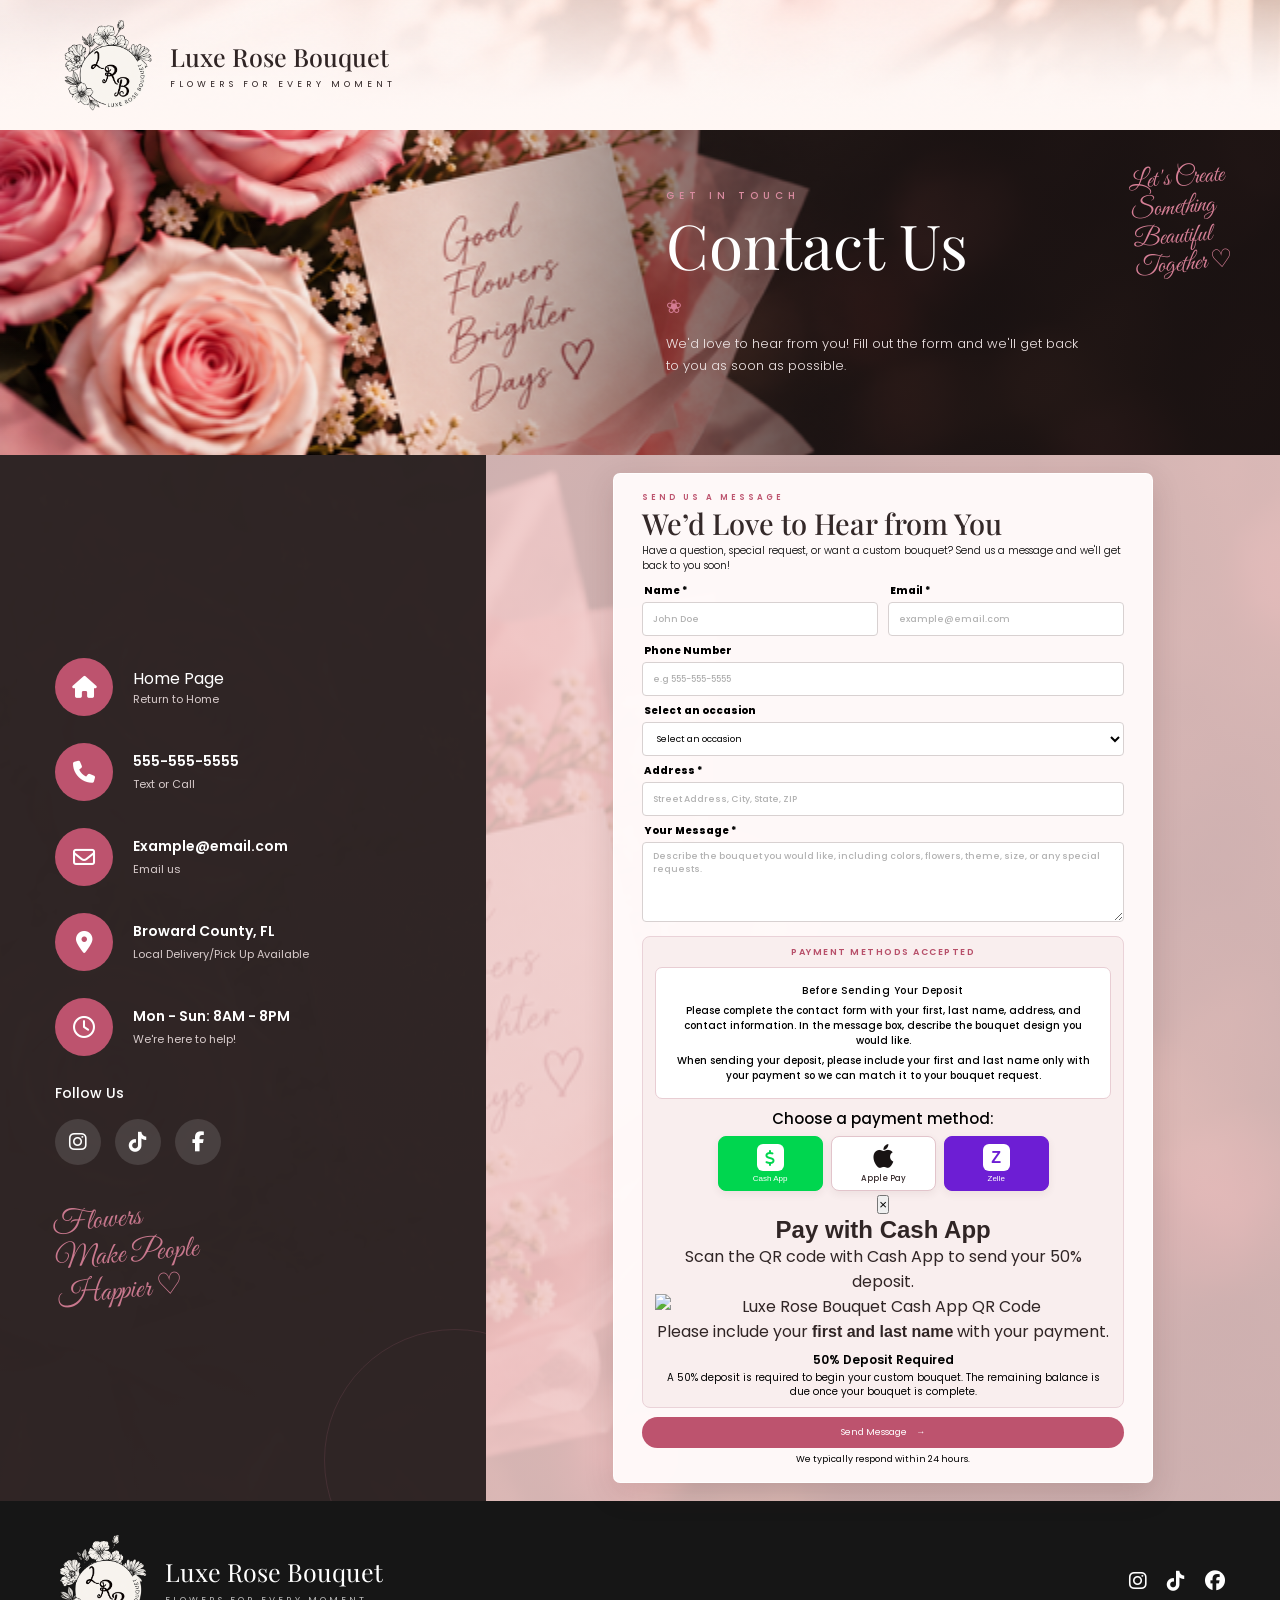
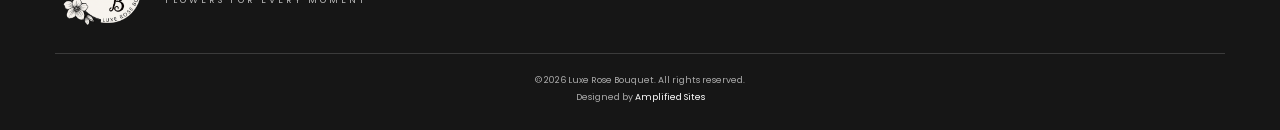
==== commit 73991dd9: "Update contact-form.html" ====
--- a/contact-form.html
+++ b/contact-form.html
@@ -57,7 +57,7 @@
                         <i class="fa-solid fa-phone"></i>
                     </div>
                     <div class="contact-page-info-text">
-                        <p class="contact-page-info-title">(954) 555-1234</p>
+                        <p class="contact-page-info-title">555-555-5555</p>
                         <p class="contact-page-info-subtitle">Text or Call</p>
                     </div>
                 </div>
@@ -66,7 +66,7 @@
                         <i class="fa-regular fa-envelope"></i>
                     </div>
                     <div class="contact-page-info-text">
-                        <p class="contact-page-info-title">luxerosebouquet@gmail.com</p>
+                        <p class="contact-page-info-title">Example@email.com</p>
                         <p class="contact-page-info-subtitle">Email us</p>
                     </div>
                 </div>
@@ -198,15 +198,14 @@
                         <div
                             class="contact-payment-options"
                             id="contact-payment-options">
-                            <a
-                                href="https://cashapp.app/$prettygirltt"
+                            <button
+                                type="button"
                                 class="contact-payment-btn"
                                 id="cashapp-payment-btn"
-                                target="_blank"
-                                rel="noopener noreferrer">
+                                onclick="openCashAppQR()">
                                 <i class="fa-solid fa-dollar-sign"></i>
                                 <span>Cash App</span>
-                            </a>
+                            </button>
                             <a
                                 href="PASTE-APPLE-PAY-LINK-HERE"
                                 class="contact-payment-btn"
@@ -224,6 +223,29 @@
                                 <span class="zelle-icon">Z</span>
                                 <span>Zelle</span>
                             </button>
+                        </div>
+                        <div class="cashapp-qr-modal" id="cashapp-qr-modal">
+                            <div class="cashapp-qr-modal-content">
+                                <button
+                                    type="button"
+                                    class="cashapp-qr-close"
+                                    onclick="closeCashAppQR()"
+                                    aria-label="Close Cash App QR Code">
+                                    &times;
+                                </button>
+                                <h2>Pay with Cash App</h2>
+                                <p class="cashapp-qr-description">
+                                    Scan the QR code with Cash App to send your 50% deposit.
+                                </p>
+                                <img
+                                    src="images/cashapp-qr.jpeg"
+                                    alt="Luxe Rose Bouquet Cash App QR Code"
+                                    class="cashapp-qr-image"/>
+                                <p class="cashapp-qr-note">
+                                    Please include your <strong>first and last name</strong>
+                                    with your payment.
+                                </p>
+                            </div>
                         </div>
                         <div class="zelle-qr-modal" id="zelle-qr-modal">
                             <div class="zelle-qr-modal-content">
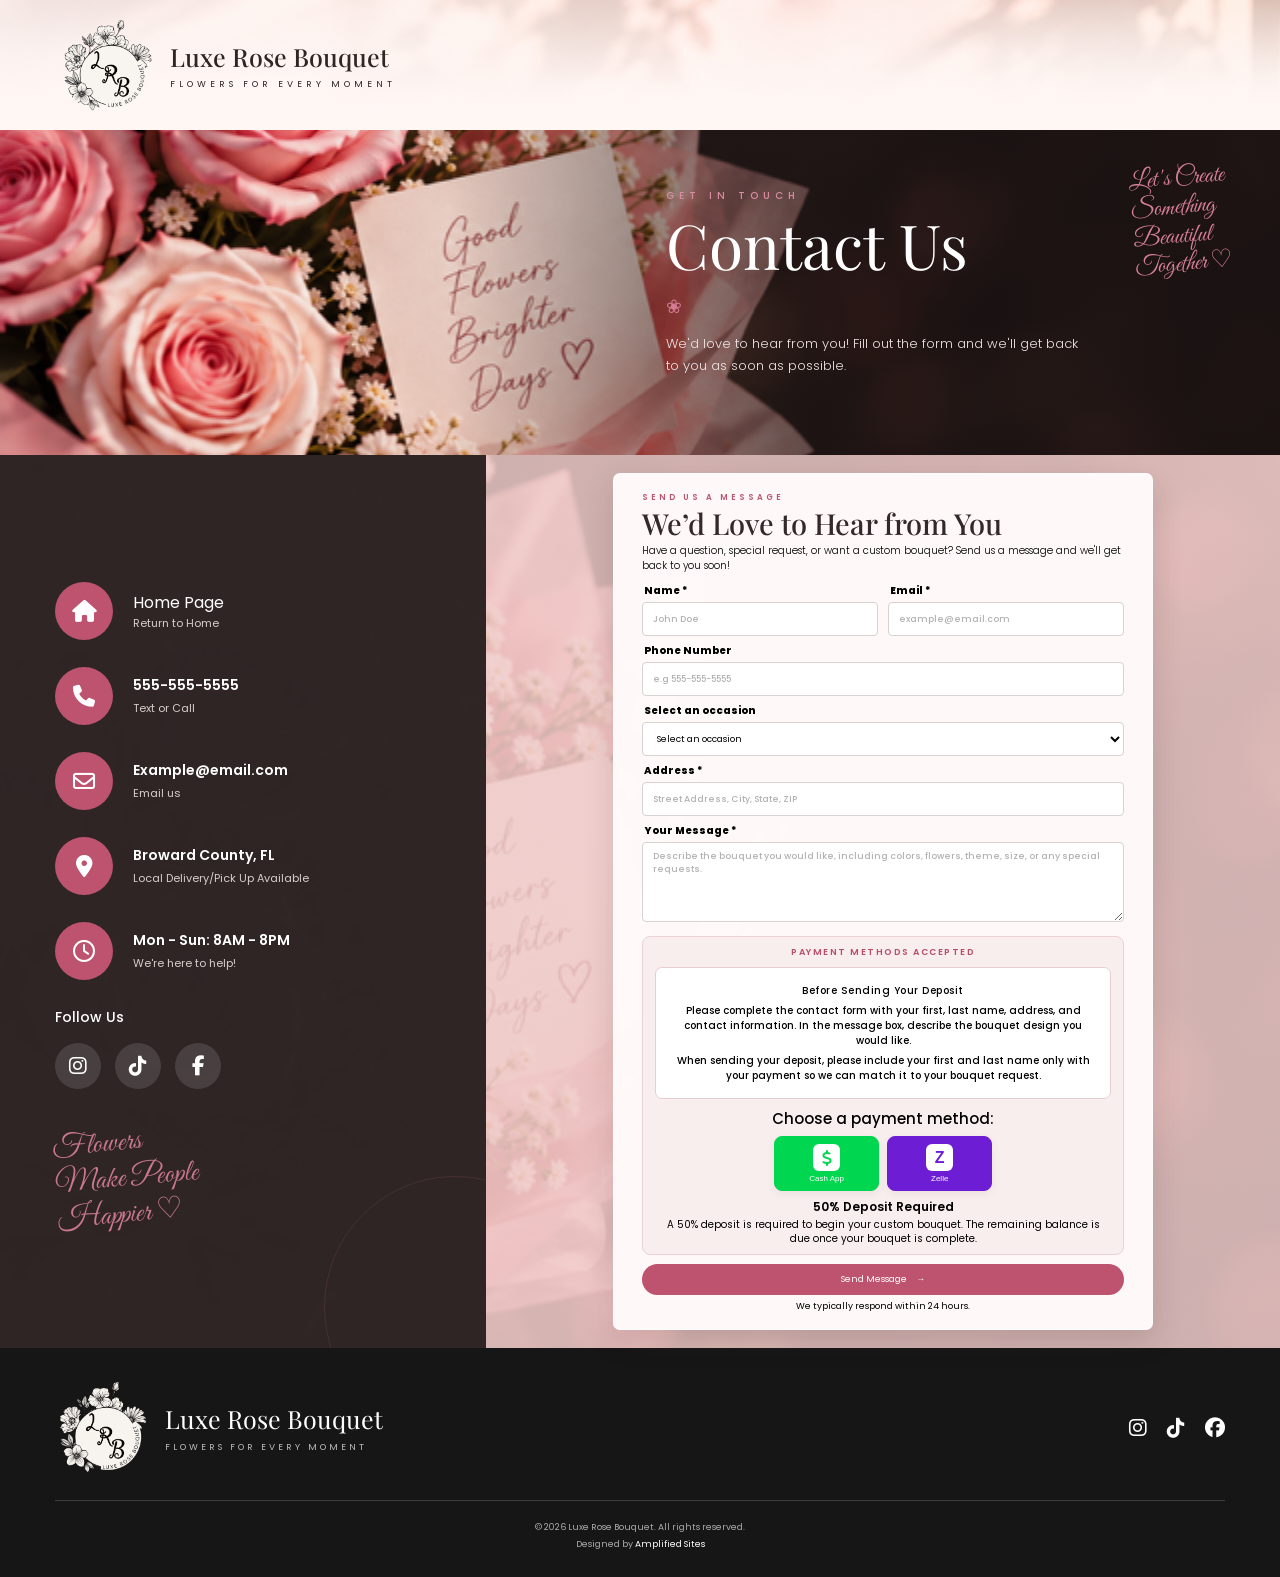
==== commit 83b402fa: "Update contact-form.html" ====
--- a/contact-form.html
+++ b/contact-form.html
@@ -206,15 +206,6 @@
                                 <i class="fa-solid fa-dollar-sign"></i>
                                 <span>Cash App</span>
                             </button>
-                            <a
-                                href="PASTE-APPLE-PAY-LINK-HERE"
-                                class="contact-payment-btn"
-                                id="applepay-payment-btn"
-                                target="_blank"
-                                rel="noopener noreferrer">
-                                <i class="fa-brands fa-apple"></i>
-                                <span>Apple Pay</span>
-                            </a>
                             <button
                                 type="button"
                                 class="contact-payment-btn"
--- a/style.css
+++ b/style.css
@@ -1500,6 +1500,68 @@
     font-weight: 500;
 }
 
+/* Cash App QR Modal */
+.cashapp-qr-modal {
+    display: none;
+    position: fixed;
+    inset: 0;
+    width: 100%;
+    height: 100%;
+    background: rgba(0, 0, 0, 0.65);
+    z-index: 9999;
+    align-items: center;
+    justify-content: center;
+    padding: 20px;
+}
+
+.cashapp-qr-modal.active {
+    display: flex;
+}
+
+.cashapp-qr-modal-content {
+    position: relative;
+    width: 100%;
+    max-width: 420px;
+    background: #ffffff;
+    border-radius: 20px;
+    padding: 35px 30px;
+    text-align: center;
+}
+
+.cashapp-qr-modal-content h2 {
+    margin: 0 0 10px;
+    font-size: 28px;
+}
+
+.cashapp-qr-description {
+    margin-bottom: 20px;
+    line-height: 1.6;
+}
+
+.cashapp-qr-image {
+    display: block;
+    width: 100%;
+    max-width: 300px;
+    height: auto;
+    margin: 0 auto 20px;
+}
+
+.cashapp-qr-note {
+    margin: 0;
+    line-height: 1.6;
+}
+
+.cashapp-qr-close {
+    position: absolute;
+    top: 12px;
+    right: 18px;
+    border: none;
+    background: transparent;
+    font-size: 32px;
+    line-height: 1;
+    cursor: pointer;
+}
+
 /* Zelle QR Modal */
 .zelle-qr-modal {
     display: none;
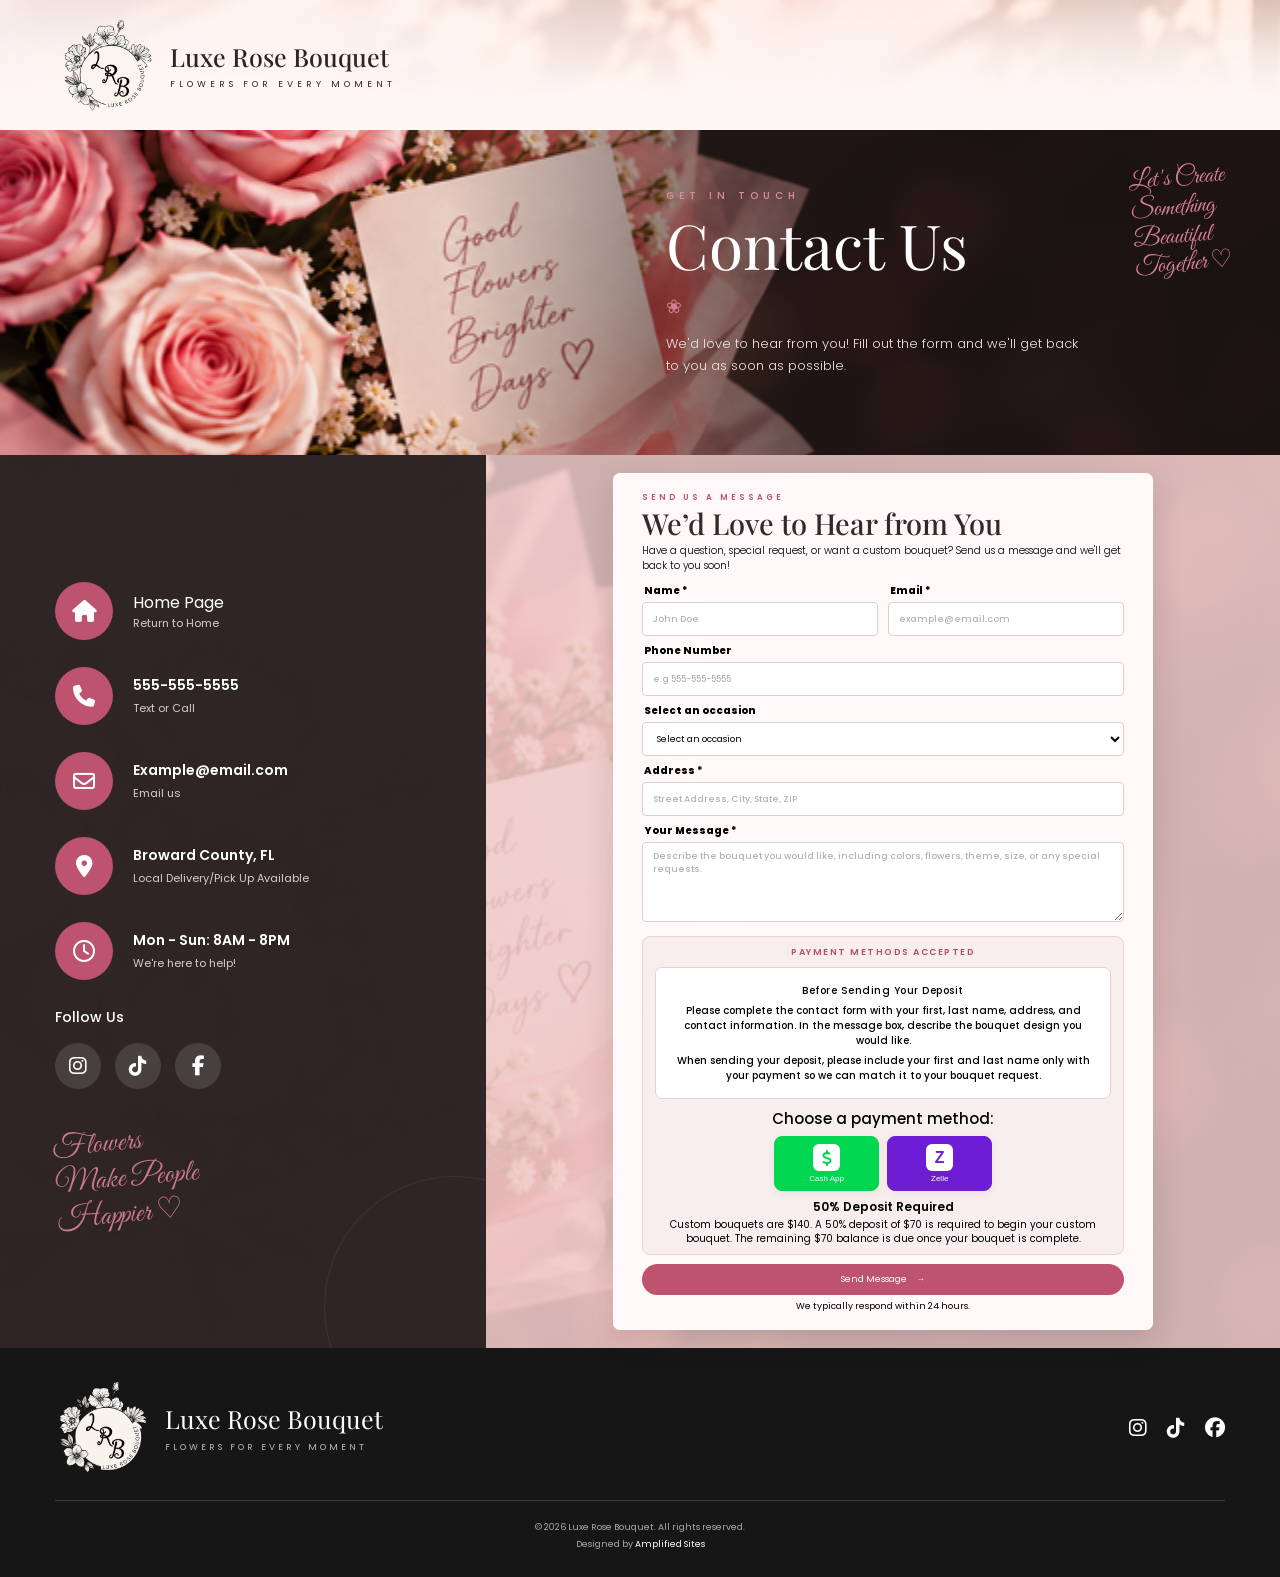
==== commit 79597437: "Fix HTML encoding issues in contact-form.html" ====
--- a/contact-form.html
+++ b/contact-form.html
@@ -269,8 +269,8 @@
                         <p
                             class="contact-payment-note"
                             id="contact-payment-note">
-                            A 50% deposit is required to begin your custom bouquet.
-                            The remaining balance is due once your bouquet is complete.
+                            Custom bouquets are $140. A 50% deposit of $70 is required to begin your custom bouquet. 
+                            The remaining $70 balance is due once your bouquet is complete.
                         </p>
                     </div>
                     <button
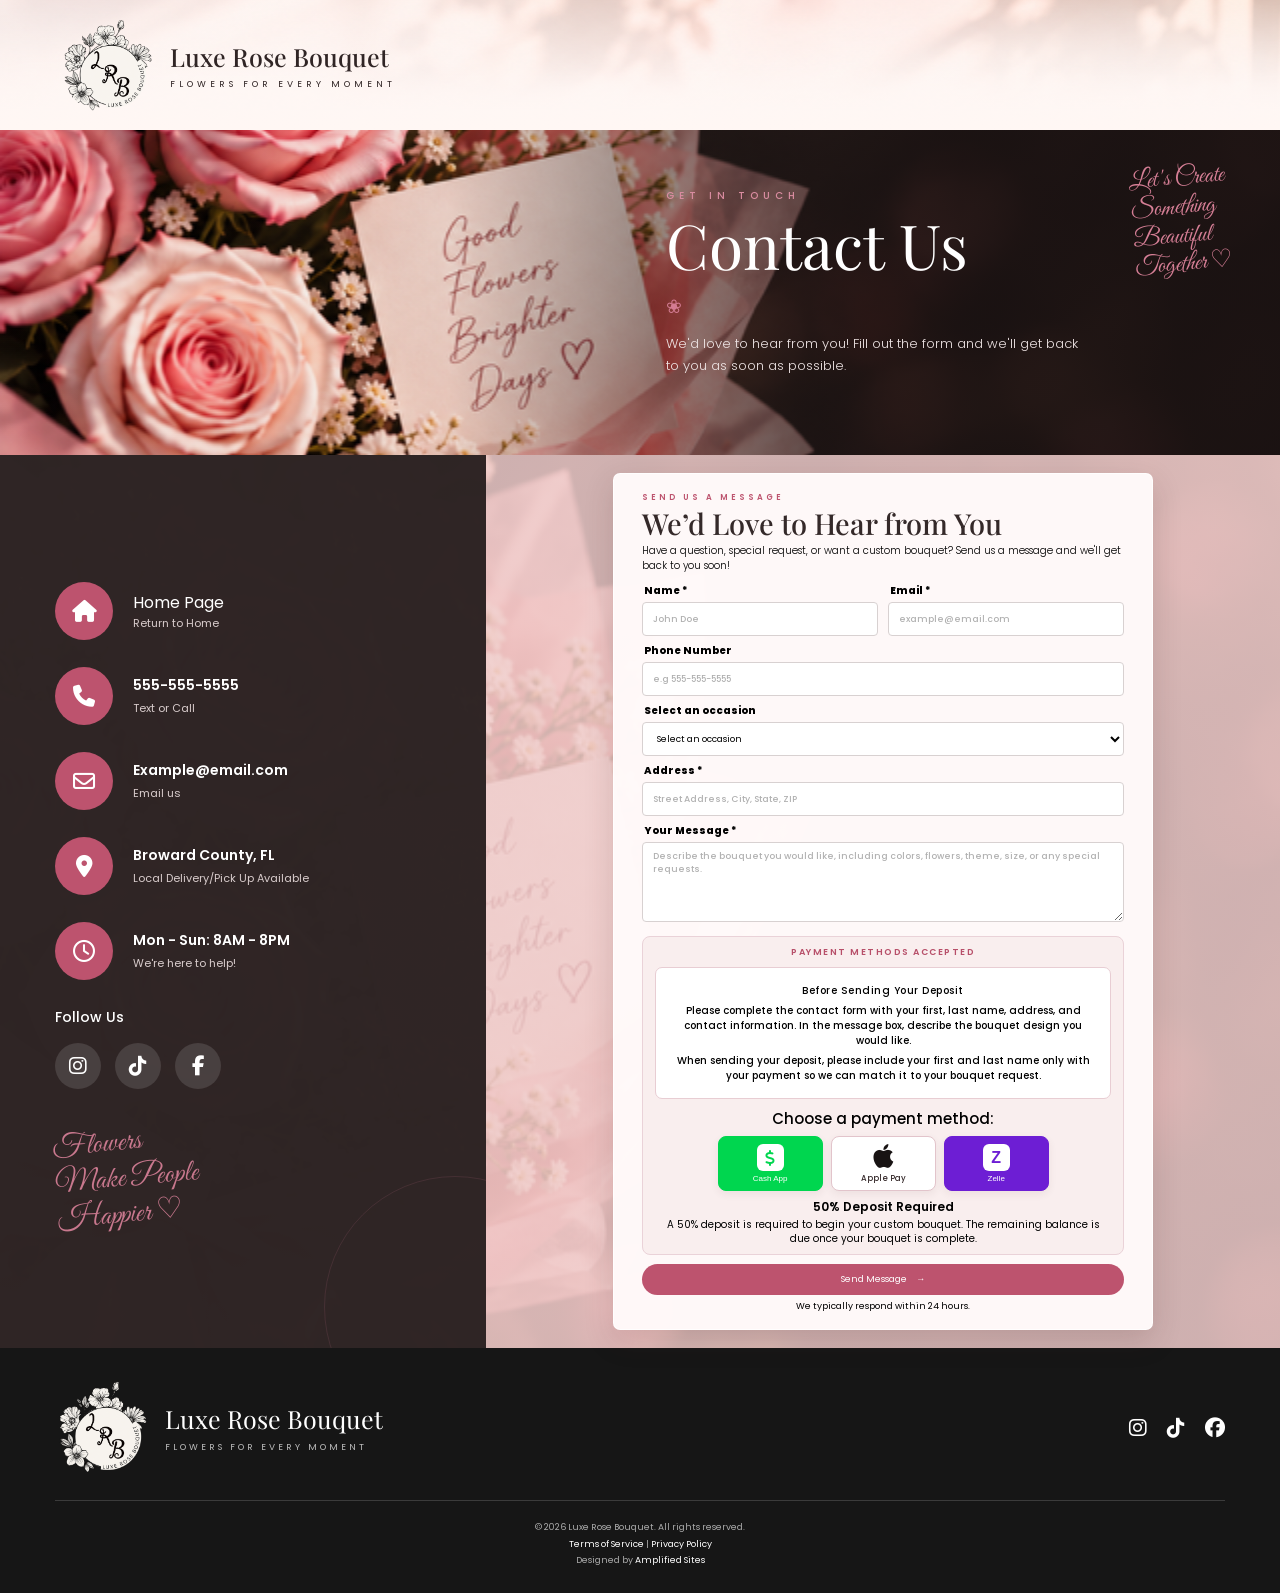
==== commit d632d5fa: "Update contact-form.html" ====
--- a/contact-form.html
+++ b/contact-form.html
@@ -206,6 +206,15 @@
                                 <i class="fa-solid fa-dollar-sign"></i>
                                 <span>Cash App</span>
                             </button>
+                            <a
+                                href="PASTE-APPLE-PAY-LINK-HERE"
+                                class="contact-payment-btn"
+                                id="applepay-payment-btn"
+                                target="_blank"
+                                rel="noopener noreferrer">
+                                <i class="fa-brands fa-apple"></i>
+                                <span>Apple Pay</span>
+                            </a>
                             <button
                                 type="button"
                                 class="contact-payment-btn"
@@ -269,8 +278,8 @@
                         <p
                             class="contact-payment-note"
                             id="contact-payment-note">
-                            Custom bouquets are $140. A 50% deposit of $70 is required to begin your custom bouquet. 
-                            The remaining $70 balance is due once your bouquet is complete.
+                            A 50% deposit is required to begin your custom bouquet.
+                            The remaining balance is due once your bouquet is complete.
                         </p>
                     </div>
                     <button
@@ -316,10 +325,19 @@
             </div>
             <div class="footer-line" id="footer-line"></div>
             <div class="footer-bottom" id="footer-bottom">
-                <p id="copyright">© 2026 Luxe Rose Bouquet. All rights reserved.</p>
+                <p id="copyright">
+                    © 2026 Luxe Rose Bouquet. All rights reserved.
+                </p>
+                <p class="footer-legal-links">
+                    <a href="terms.html">Terms of Service</a>
+                    <span> | </span>
+                    <a href="privacy.html">Privacy Policy</a>
+                </p>
                 <p id="designer-credit">
                     Designed by
-                    <a href="https://amplifiedsites.com" id="amplified-sites-link"> Amplified Sites </a>
+                    <a href="https://amplifiedsites.com" id="amplified-sites-link">
+                        Amplified Sites
+                    </a>
                 </p>
             </div>
         </footer>
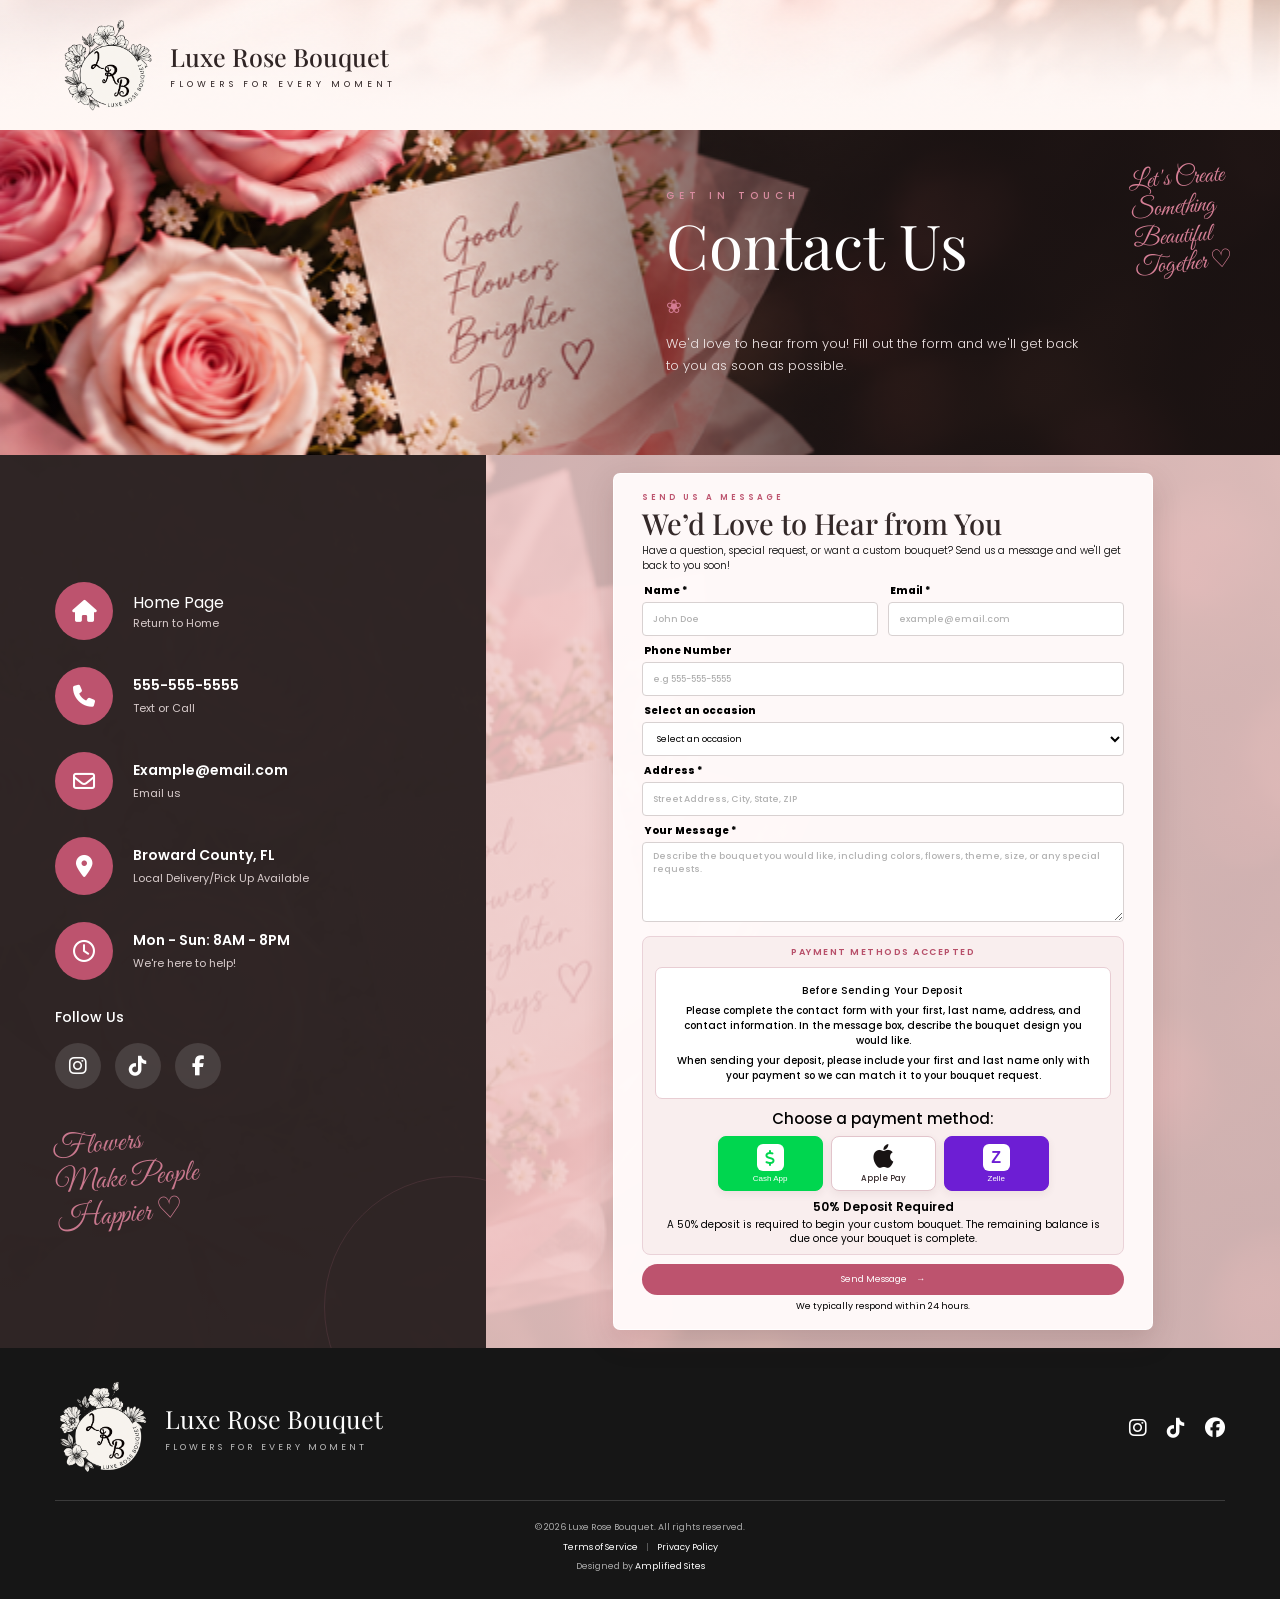
==== commit 5d2258a0: "Update contact-form.html" ====
--- a/contact-form.html
+++ b/contact-form.html
@@ -238,7 +238,7 @@
                                     Scan the QR code with Cash App to send your 50% deposit.
                                 </p>
                                 <img
-                                    src="images/cashapp-qr.jpeg"
+                                    src="cashapp-qr.jpeg"
                                     alt="Luxe Rose Bouquet Cash App QR Code"
                                     class="cashapp-qr-image"/>
                                 <p class="cashapp-qr-note">
--- a/style.css
+++ b/style.css
@@ -2845,3 +2845,548 @@
 /* =========================================================
    END OF THANK YOU PAGE
 ========================================================= */
+
+
+
+/* =========================================================
+   START OF PRIVACY POLICY PAGE
+========================================================= */
+
+.privacy-page {
+    width: 100%;
+    background: #fffaf8;
+    color: #302525;
+}
+
+
+/* =========================================================
+   PRIVACY HERO
+========================================================= */
+
+.privacy-hero {
+    padding: 65px 25px 55px;
+
+    text-align: center;
+
+    background:
+        linear-gradient(
+            rgba(255, 247, 244, 0.88),
+            rgba(247, 229, 227, 0.92)
+        ),
+        url("Soft Blush Foliage Shadows.png");
+
+    background-size: cover;
+    background-position: center;
+}
+
+.privacy-eyebrow {
+    margin: 0 0 8px;
+
+    color: #bd536e;
+
+    font-size: 10px;
+    font-weight: 600;
+    letter-spacing: 4px;
+}
+
+.privacy-hero h1 {
+    margin: 0;
+
+    color: #2f2325;
+
+    font-family: "Playfair Display", serif;
+    font-size: clamp(42px, 5vw, 60px);
+    font-weight: 500;
+}
+
+.privacy-updated {
+    margin: 12px 0 0;
+
+    color: #766668;
+
+    font-size: 11px;
+}
+
+
+/* =========================================================
+   PRIVACY CONTENT
+========================================================= */
+
+.privacy-content {
+    padding: 55px 25px 70px;
+}
+
+.privacy-container {
+    width: 100%;
+    max-width: 900px;
+
+    margin: 0 auto;
+    padding: 45px 55px;
+
+    background: #ffffff;
+
+    border: 1px solid #ead8d4;
+    border-radius: 12px;
+
+    box-shadow: 0 8px 25px rgba(71, 37, 45, 0.07);
+}
+
+.privacy-intro {
+    margin: 0 0 35px;
+
+    color: #4a3d3f;
+
+    font-size: 14px;
+    line-height: 1.9;
+}
+
+
+/* =========================================================
+   PRIVACY SECTIONS
+========================================================= */
+
+.privacy-section {
+    margin-bottom: 35px;
+}
+
+.privacy-section:last-child {
+    margin-bottom: 0;
+}
+
+.privacy-section h2 {
+    margin: 0 0 12px;
+
+    color: #a7445e;
+
+    font-family: "Playfair Display", serif;
+    font-size: 24px;
+    font-weight: 600;
+}
+
+.privacy-section p {
+    margin: 0 0 12px;
+
+    color: #4a3d3f;
+
+    font-size: 13px;
+    line-height: 1.8;
+}
+
+.privacy-section ul {
+    margin: 10px 0 15px;
+    padding-left: 22px;
+}
+
+.privacy-section li {
+    margin-bottom: 8px;
+
+    color: #4a3d3f;
+
+    font-size: 13px;
+    line-height: 1.7;
+}
+
+.privacy-section strong {
+    color: #2f2325;
+}
+
+
+/* =========================================================
+   CONTACT BUTTON
+========================================================= */
+
+.privacy-contact-btn {
+    display: inline-flex;
+    align-items: center;
+    justify-content: center;
+
+    margin-top: 8px;
+    padding: 11px 25px;
+
+    background: #bd536e;
+    color: #ffffff;
+
+    border-radius: 30px;
+
+    font-size: 11px;
+    font-weight: 500;
+
+    text-decoration: none;
+
+    transition:
+        background 0.25s ease,
+        transform 0.25s ease,
+        box-shadow 0.25s ease;
+}
+
+.privacy-contact-btn:hover {
+    background: #a7445e;
+
+    transform: translateY(-2px);
+
+    box-shadow: 0 5px 14px rgba(189, 83, 110, 0.25);
+}
+
+
+/* =========================================================
+   FOOTER LEGAL LINKS
+========================================================= */
+
+.footer-legal-links {
+    margin: 3px 0;
+}
+
+.footer-legal-links span {
+    margin: 0 6px;
+
+    color: #666666;
+}
+
+
+/* =========================================================
+   PRIVACY TABLET
+========================================================= */
+
+@media (max-width: 800px) {
+
+    .privacy-hero {
+        padding: 55px 20px 45px;
+    }
+
+    .privacy-content {
+        padding: 40px 20px 55px;
+    }
+
+    .privacy-container {
+        padding: 35px 35px;
+    }
+
+}
+
+
+/* =========================================================
+   PRIVACY MOBILE
+========================================================= */
+
+@media (max-width: 600px) {
+
+    .privacy-hero {
+        padding: 45px 18px 40px;
+    }
+
+    .privacy-eyebrow {
+        font-size: 8px;
+        letter-spacing: 3px;
+    }
+
+    .privacy-hero h1 {
+        font-size: 39px;
+    }
+
+    .privacy-updated {
+        font-size: 9px;
+    }
+
+    .privacy-content {
+        padding: 25px 15px 40px;
+    }
+
+    .privacy-container {
+        padding: 28px 20px;
+
+        border-radius: 8px;
+    }
+
+    .privacy-intro {
+        margin-bottom: 28px;
+
+        font-size: 12px;
+        line-height: 1.75;
+    }
+
+    .privacy-section {
+        margin-bottom: 28px;
+    }
+
+    .privacy-section h2 {
+        font-size: 20px;
+    }
+
+    .privacy-section p,
+    .privacy-section li {
+        font-size: 11px;
+        line-height: 1.7;
+    }
+
+    .privacy-section ul {
+        padding-left: 18px;
+    }
+
+    .privacy-contact-btn {
+        padding: 10px 22px;
+
+        font-size: 10px;
+    }
+
+}
+/* =========================================================
+   END OF PRIVACY POLICY PAGE
+========================================================= */
+
+
+
+/* =========================================================
+   START OF TERMS OF SERVICE PAGE
+========================================================= */
+
+.terms-page {
+    width: 100%;
+    background: #fffaf8;
+    color: #302525;
+}
+
+
+/* TERMS HERO */
+
+.terms-hero {
+    padding: 65px 25px 55px;
+
+    text-align: center;
+
+    background:
+        linear-gradient(
+            rgba(255, 247, 244, 0.88),
+            rgba(247, 229, 227, 0.92)
+        ),
+        url("Soft Blush Foliage Shadows.png");
+
+    background-size: cover;
+    background-position: center;
+}
+
+.terms-eyebrow {
+    margin: 0 0 8px;
+
+    color: #bd536e;
+
+    font-size: 10px;
+    font-weight: 600;
+    letter-spacing: 4px;
+}
+
+.terms-hero h1 {
+    margin: 0;
+
+    color: #2f2325;
+
+    font-family: "Playfair Display", serif;
+    font-size: clamp(42px, 5vw, 60px);
+    font-weight: 500;
+}
+
+.terms-updated {
+    margin: 12px 0 0;
+
+    color: #766668;
+
+    font-size: 11px;
+}
+
+
+/* TERMS CONTENT */
+
+.terms-content {
+    padding: 55px 25px 70px;
+}
+
+.terms-container {
+    width: 100%;
+    max-width: 900px;
+
+    margin: 0 auto;
+    padding: 45px 55px;
+
+    background: #ffffff;
+
+    border: 1px solid #ead8d4;
+    border-radius: 12px;
+
+    box-shadow: 0 8px 25px rgba(71, 37, 45, 0.07);
+}
+
+.terms-intro {
+    margin: 0 0 35px;
+
+    color: #4a3d3f;
+
+    font-size: 14px;
+    line-height: 1.9;
+}
+
+
+/* TERMS SECTIONS */
+
+.terms-section {
+    margin-bottom: 35px;
+}
+
+.terms-section:last-child {
+    margin-bottom: 0;
+}
+
+.terms-section h2 {
+    margin: 0 0 12px;
+
+    color: #a7445e;
+
+    font-family: "Playfair Display", serif;
+    font-size: 24px;
+    font-weight: 600;
+}
+
+.terms-section p {
+    margin: 0 0 12px;
+
+    color: #4a3d3f;
+
+    font-size: 13px;
+    line-height: 1.8;
+}
+
+.terms-section strong {
+    color: #2f2325;
+    font-weight: 600;
+}
+
+
+/* PRIVACY POLICY LINK */
+
+.terms-inline-link {
+    color: #bd536e;
+    font-weight: 600;
+    text-decoration: none;
+
+    transition: color 0.2s ease;
+}
+
+.terms-inline-link:hover {
+    color: #a7445e;
+    text-decoration: underline;
+}
+
+
+/* CONTACT BUTTON */
+
+.terms-contact-btn {
+    display: inline-flex;
+    align-items: center;
+    justify-content: center;
+
+    margin-top: 8px;
+    padding: 11px 25px;
+
+    background: #bd536e;
+    color: #ffffff;
+
+    border-radius: 30px;
+
+    font-size: 11px;
+    font-weight: 500;
+
+    text-decoration: none;
+
+    transition:
+        background 0.25s ease,
+        transform 0.25s ease,
+        box-shadow 0.25s ease;
+}
+
+.terms-contact-btn:hover {
+    background: #a7445e;
+
+    transform: translateY(-2px);
+
+    box-shadow: 0 5px 14px rgba(189, 83, 110, 0.25);
+}
+
+
+/* TABLET */
+
+@media (max-width: 800px) {
+
+    .terms-hero {
+        padding: 55px 20px 45px;
+    }
+
+    .terms-content {
+        padding: 40px 20px 55px;
+    }
+
+    .terms-container {
+        padding: 35px;
+    }
+
+}
+
+
+/* MOBILE */
+
+@media (max-width: 600px) {
+
+    .terms-hero {
+        padding: 45px 18px 40px;
+    }
+
+    .terms-eyebrow {
+        font-size: 8px;
+        letter-spacing: 3px;
+    }
+
+    .terms-hero h1 {
+        font-size: 39px;
+    }
+
+    .terms-updated {
+        font-size: 9px;
+    }
+
+    .terms-content {
+        padding: 25px 15px 40px;
+    }
+
+    .terms-container {
+        padding: 28px 20px;
+
+        border-radius: 8px;
+    }
+
+    .terms-intro {
+        margin-bottom: 28px;
+
+        font-size: 12px;
+        line-height: 1.75;
+    }
+
+    .terms-section {
+        margin-bottom: 28px;
+    }
+
+    .terms-section h2 {
+        font-size: 20px;
+    }
+
+    .terms-section p {
+        font-size: 11px;
+        line-height: 1.7;
+    }
+
+    .terms-contact-btn {
+        padding: 10px 22px;
+
+        font-size: 10px;
+    }
+
+}
+/* =========================================================
+   END OF TERMS OF SERVICE PAGE
+========================================================= */
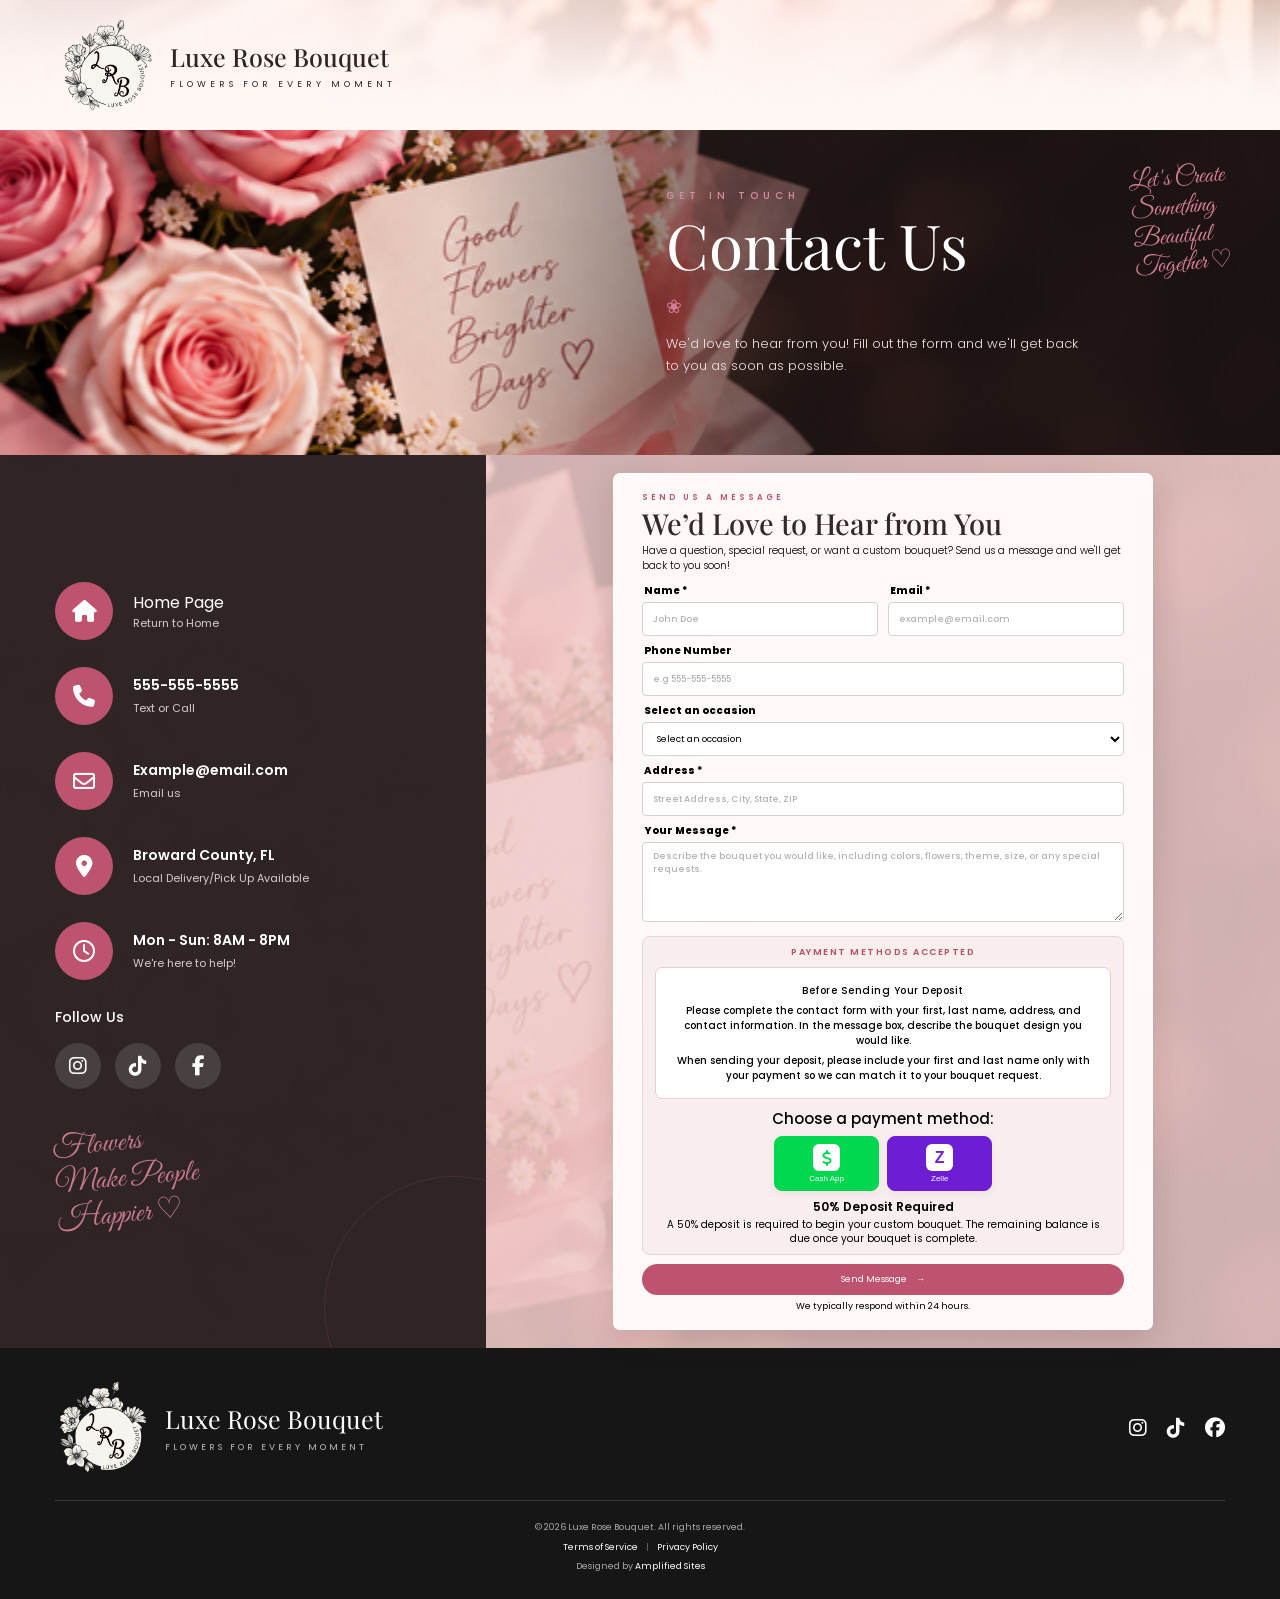
==== commit 99a86933: "Refactor contact-form.html to improve readability Removed unnecessary HTML entities and cleaned up t" ====
--- a/contact-form.html
+++ b/contact-form.html
@@ -206,15 +206,6 @@
                                 <i class="fa-solid fa-dollar-sign"></i>
                                 <span>Cash App</span>
                             </button>
-                            <a
-                                href="PASTE-APPLE-PAY-LINK-HERE"
-                                class="contact-payment-btn"
-                                id="applepay-payment-btn"
-                                target="_blank"
-                                rel="noopener noreferrer">
-                                <i class="fa-brands fa-apple"></i>
-                                <span>Apple Pay</span>
-                            </a>
                             <button
                                 type="button"
                                 class="contact-payment-btn"
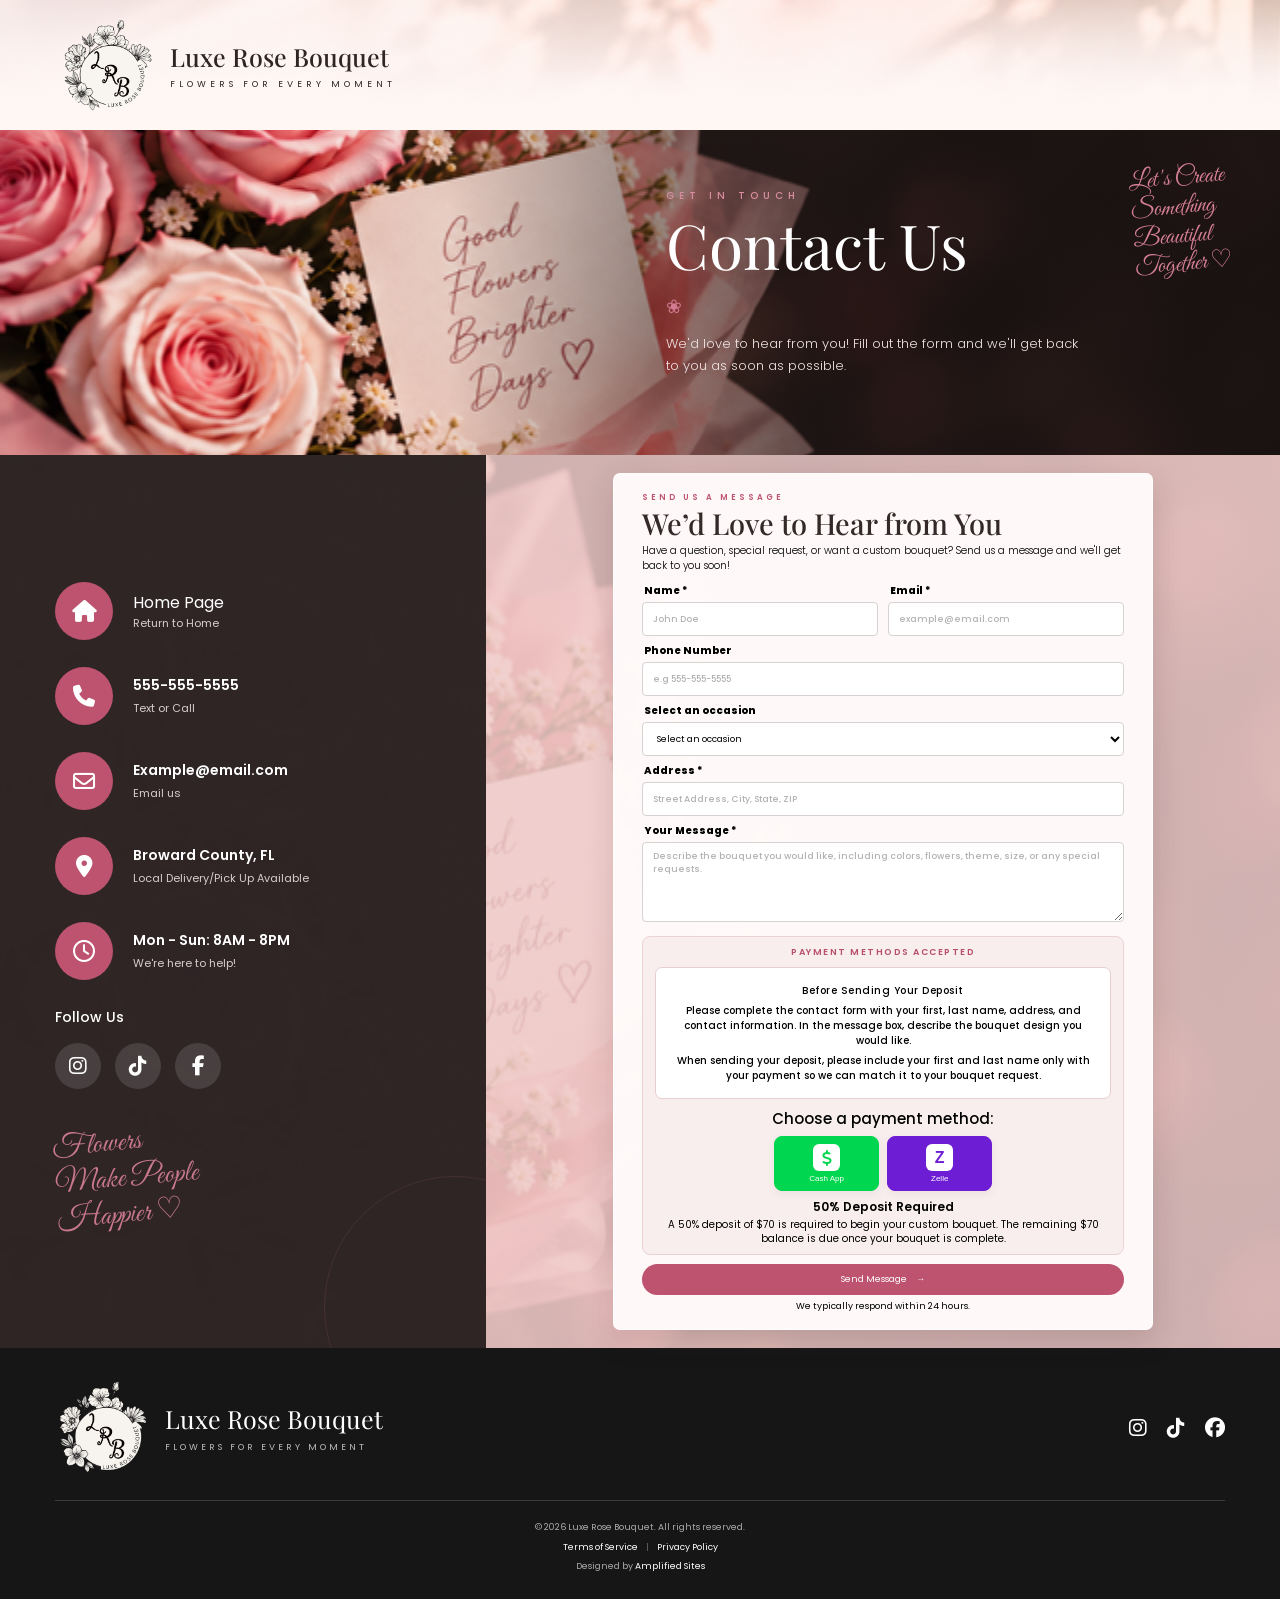
==== commit 8d8176ea: "Update contact-form.html" ====
--- a/contact-form.html
+++ b/contact-form.html
@@ -269,8 +269,8 @@
                         <p
                             class="contact-payment-note"
                             id="contact-payment-note">
-                            A 50% deposit is required to begin your custom bouquet.
-                            The remaining balance is due once your bouquet is complete.
+                            A 50% deposit of $70 is required to begin your custom bouquet. 
+                            The remaining $70 balance is due once your bouquet is complete.
                         </p>
                     </div>
                     <button
